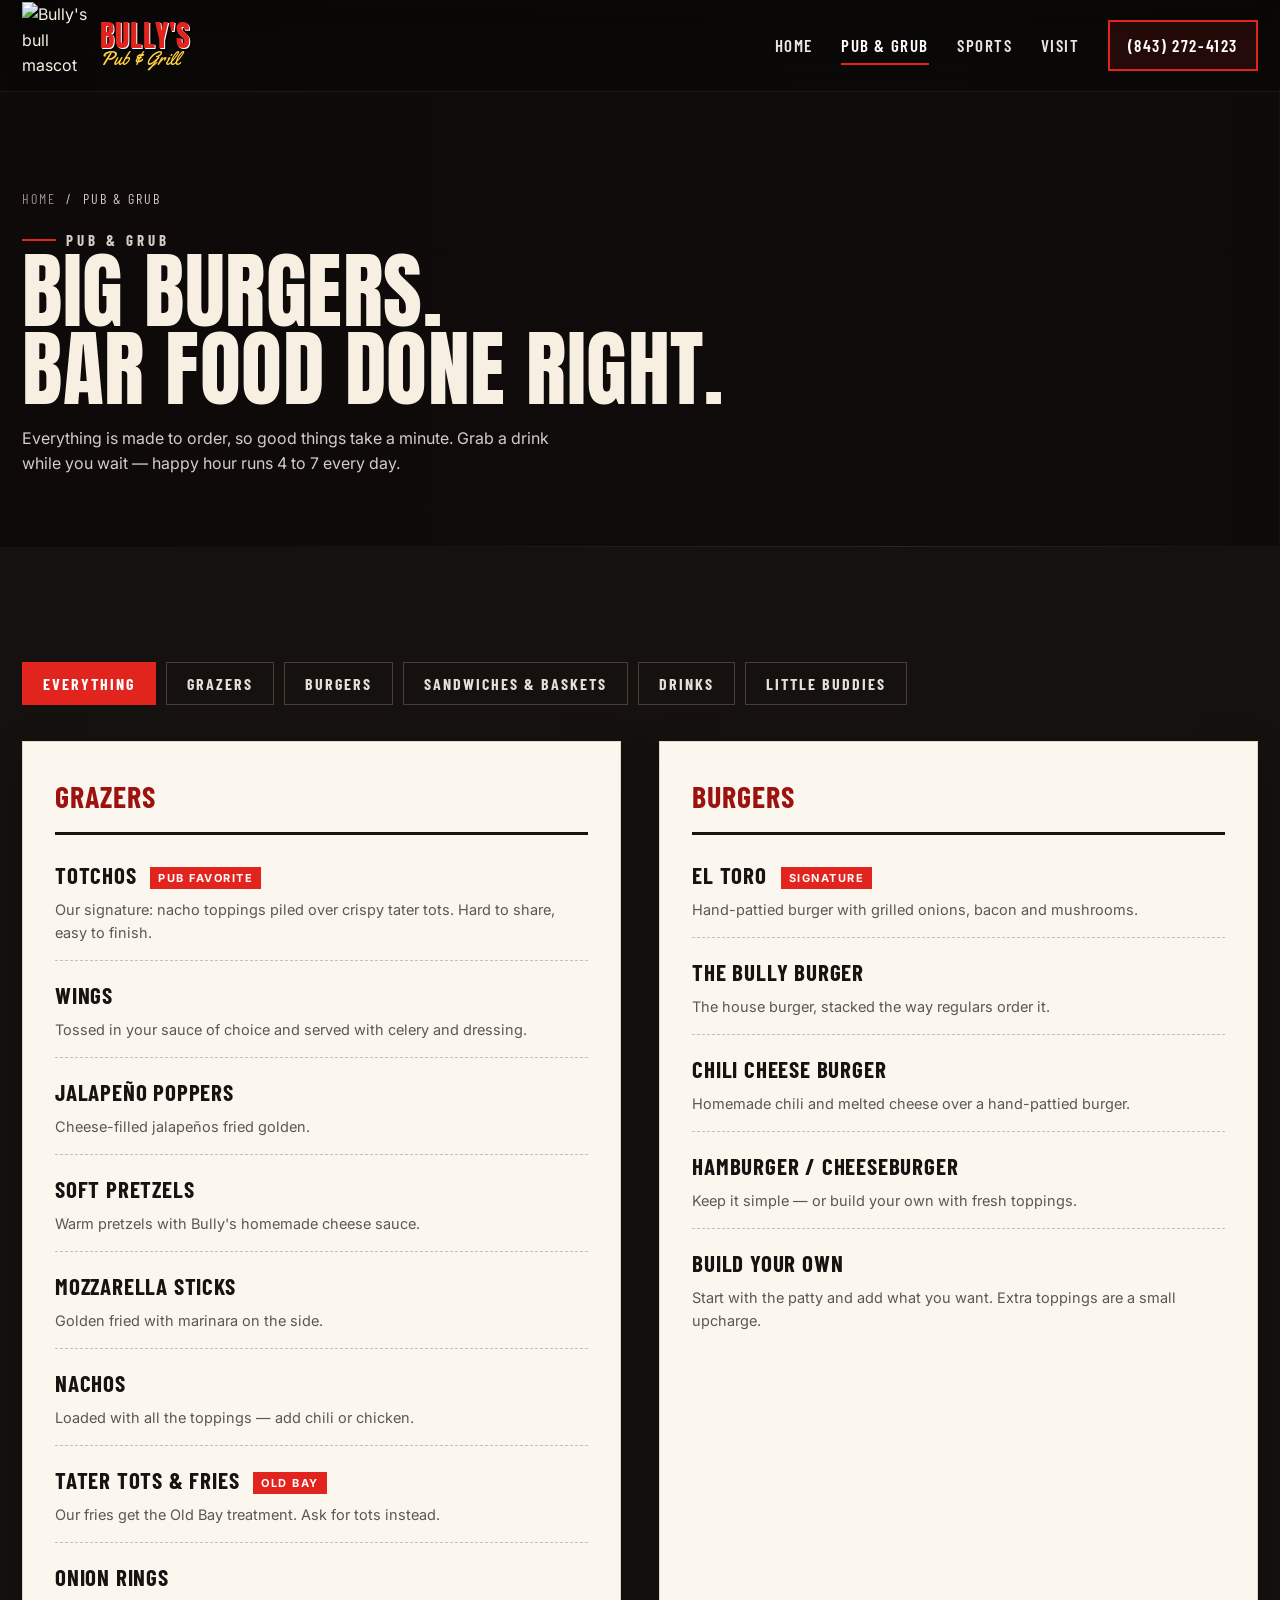
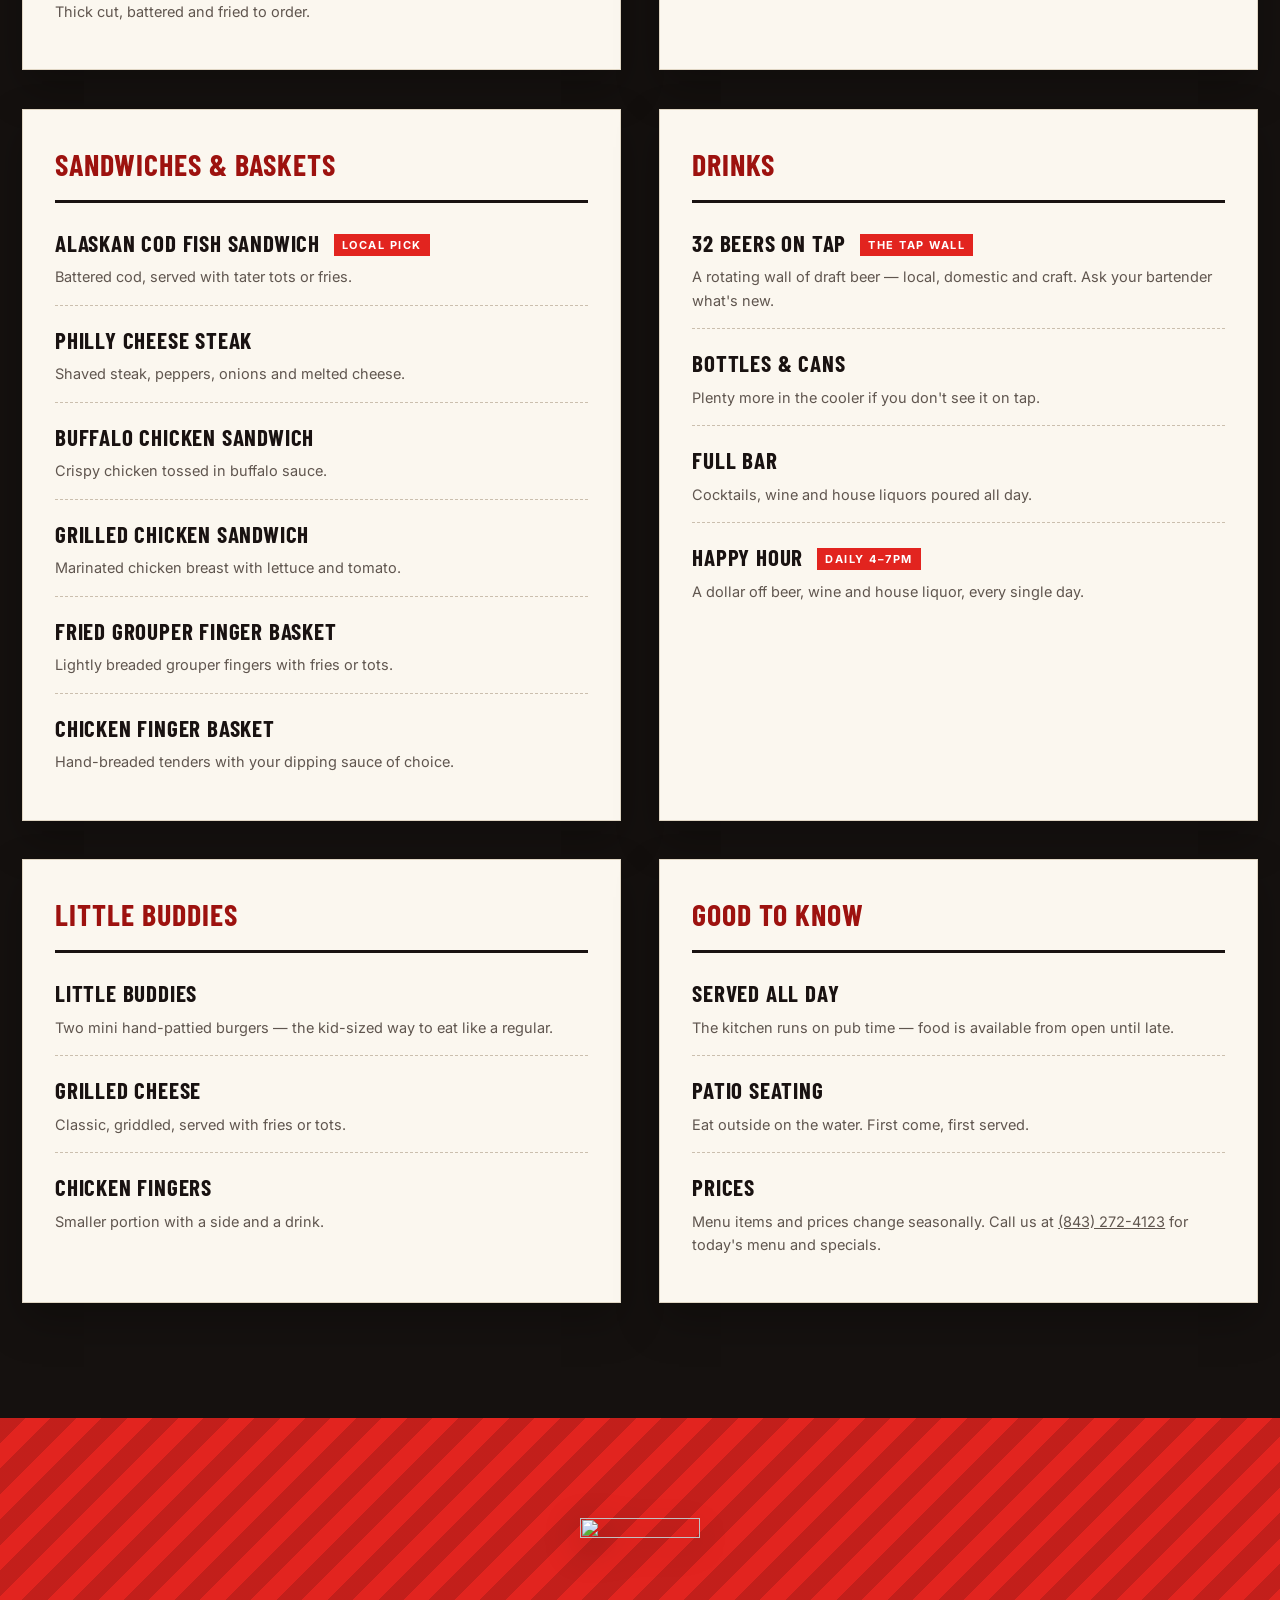
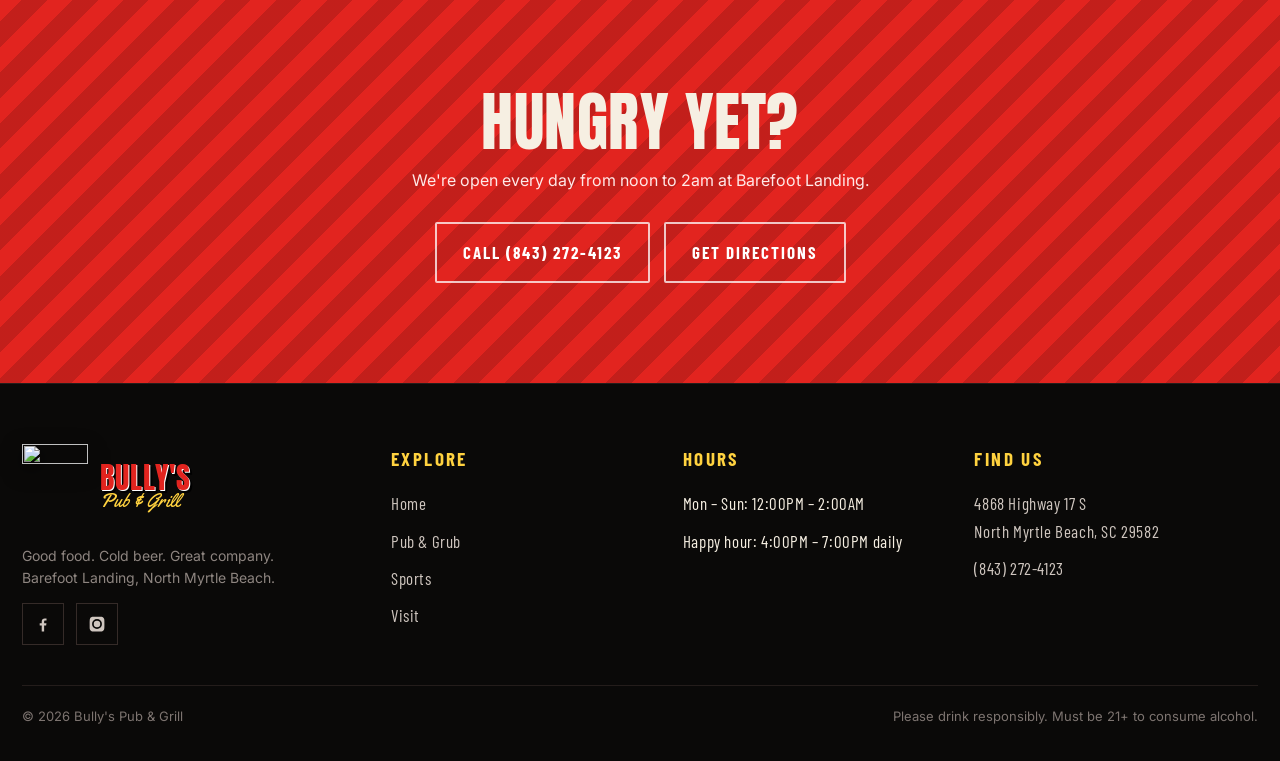
==== menu.html @ 1da8610e "Add files via upload" ====
<!doctype html>
<html lang="en">
<head>
<meta charset="utf-8">
<meta name="viewport" content="width=device-width,initial-scale=1">
<title>Pub & Grub Menu | Bully's Pub & Grill North Myrtle Beach</title>
<meta name="description" content="Burgers, totchos, wings, sandwiches and 32 beers on tap at Bully's Pub & Grill in North Myrtle Beach. Happy hour daily 4-7pm.">
<meta property="og:title" content="Pub & Grub Menu | Bully's Pub & Grill North Myrtle Beach">
<meta property="og:description" content="Burgers, totchos, wings, sandwiches and 32 beers on tap at Bully's Pub & Grill in North Myrtle Beach. Happy hour daily 4-7pm.">
<meta property="og:image" content="assets/bullys-hero-poster.jpg">
<link rel="icon" href="assets/favicon.png">
<link rel="preconnect" href="https://fonts.googleapis.com">
<link rel="preconnect" href="https://fonts.gstatic.com" crossorigin>
<link href="https://fonts.googleapis.com/css2?family=Anton&family=Barlow+Condensed:wght@500;600;700&family=Inter:wght@400;600;700&family=Yellowtail&display=swap" rel="stylesheet">
<link rel="stylesheet" href="styles.css">
</head>
<body>
<a class="skip-link" href="#main">Skip to content</a>

<header class="site-header" id="top">
  <div class="wrap">
    <a class="brand" href="index.html" aria-label="Bully's Pub &amp; Grill — home">
      <img src="assets/bullys-bull.png" alt="Bully's bull mascot" width="520" height="681">
      <span class="brand__text"><span class="brand__name">BULLY'S</span><span class="brand__sub">Pub &amp; Grill</span></span>
    </a>
    <button class="nav-toggle" aria-label="Menu" aria-expanded="false" aria-controls="primary-nav"><span></span><span></span><span></span></button>
    <nav class="nav" id="primary-nav" aria-label="Primary">
      <a href="index.html">Home</a>
      <a href="menu.html" aria-current="page">Pub &amp; Grub</a>
      <a href="sports.html">Sports</a>
      <a href="visit.html">Visit</a>
      <a class="nav__call" href="tel:+18432724123">(843) 272-4123</a>
    </nav>
  </div>
</header>

<main id="main">

  <section class="page-hero">
    <img src="assets/burger.jpg" alt="">
    <div class="wrap">
      <p class="crumbs"><a href="index.html">Home</a> &nbsp;/&nbsp; Pub &amp; Grub</p>
      <p class="eyebrow">Pub &amp; grub</p>
      <h1>BIG BURGERS.<br>BAR FOOD DONE RIGHT.</h1>
      <p>Everything is made to order, so good things take a minute. Grab a drink while you wait &mdash; happy hour runs 4 to 7 every day.</p>
    </div>
  </section>

  <section class="section section--panel">
    <div class="wrap">
      <div class="menu-filters" role="group" aria-label="Filter the menu">
        <button class="is-active" data-filter="all">Everything</button>
        <button data-filter="grazers">Grazers</button>
        <button data-filter="burgers">Burgers</button>
        <button data-filter="sandwiches">Sandwiches &amp; baskets</button>
        <button data-filter="drinks">Drinks</button>
        <button data-filter="kids">Little buddies</button>
      </div>

      <div class="menu-grid">

        <section class="menu-block reveal" id="grazers" data-cat="grazers">
          <h3>Grazers</h3>
          <div class="menu-item"><h4>Totchos <em>Pub favorite</em></h4><p>Our signature: nacho toppings piled over crispy tater tots. Hard to share, easy to finish.</p></div>
          <div class="menu-item"><h4>Wings</h4><p>Tossed in your sauce of choice and served with celery and dressing.</p></div>
          <div class="menu-item"><h4>Jalape&ntilde;o Poppers</h4><p>Cheese-filled jalape&ntilde;os fried golden.</p></div>
          <div class="menu-item"><h4>Soft Pretzels</h4><p>Warm pretzels with Bully's homemade cheese sauce.</p></div>
          <div class="menu-item"><h4>Mozzarella Sticks</h4><p>Golden fried with marinara on the side.</p></div>
          <div class="menu-item"><h4>Nachos</h4><p>Loaded with all the toppings &mdash; add chili or chicken.</p></div>
          <div class="menu-item"><h4>Tater Tots &amp; Fries <em>Old Bay</em></h4><p>Our fries get the Old Bay treatment. Ask for tots instead.</p></div>
          <div class="menu-item"><h4>Onion Rings</h4><p>Thick cut, battered and fried to order.</p></div>
        </section>

        <section class="menu-block reveal" id="burgers" data-cat="burgers">
          <h3>Burgers</h3>
          <div class="menu-item"><h4>El Toro <em>Signature</em></h4><p>Hand-pattied burger with grilled onions, bacon and mushrooms.</p></div>
          <div class="menu-item"><h4>The Bully Burger</h4><p>The house burger, stacked the way regulars order it.</p></div>
          <div class="menu-item"><h4>Chili Cheese Burger</h4><p>Homemade chili and melted cheese over a hand-pattied burger.</p></div>
          <div class="menu-item"><h4>Hamburger / Cheeseburger</h4><p>Keep it simple &mdash; or build your own with fresh toppings.</p></div>
          <div class="menu-item"><h4>Build Your Own</h4><p>Start with the patty and add what you want. Extra toppings are a small upcharge.</p></div>
        </section>

        <section class="menu-block reveal" id="sandwiches" data-cat="sandwiches">
          <h3>Sandwiches &amp; Baskets</h3>
          <div class="menu-item"><h4>Alaskan Cod Fish Sandwich <em>Local pick</em></h4><p>Battered cod, served with tater tots or fries.</p></div>
          <div class="menu-item"><h4>Philly Cheese Steak</h4><p>Shaved steak, peppers, onions and melted cheese.</p></div>
          <div class="menu-item"><h4>Buffalo Chicken Sandwich</h4><p>Crispy chicken tossed in buffalo sauce.</p></div>
          <div class="menu-item"><h4>Grilled Chicken Sandwich</h4><p>Marinated chicken breast with lettuce and tomato.</p></div>
          <div class="menu-item"><h4>Fried Grouper Finger Basket</h4><p>Lightly breaded grouper fingers with fries or tots.</p></div>
          <div class="menu-item"><h4>Chicken Finger Basket</h4><p>Hand-breaded tenders with your dipping sauce of choice.</p></div>
        </section>

        <section class="menu-block reveal" id="drinks" data-cat="drinks">
          <h3>Drinks</h3>
          <div class="menu-item"><h4>32 Beers On Tap <em>The tap wall</em></h4><p>A rotating wall of draft beer &mdash; local, domestic and craft. Ask your bartender what's new.</p></div>
          <div class="menu-item"><h4>Bottles &amp; Cans</h4><p>Plenty more in the cooler if you don't see it on tap.</p></div>
          <div class="menu-item"><h4>Full Bar</h4><p>Cocktails, wine and house liquors poured all day.</p></div>
          <div class="menu-item"><h4>Happy Hour <em>Daily 4&ndash;7PM</em></h4><p>A dollar off beer, wine and house liquor, every single day.</p></div>
        </section>

        <section class="menu-block reveal" id="kids" data-cat="kids">
          <h3>Little Buddies</h3>
          <div class="menu-item"><h4>Little Buddies</h4><p>Two mini hand-pattied burgers &mdash; the kid-sized way to eat like a regular.</p></div>
          <div class="menu-item"><h4>Grilled Cheese</h4><p>Classic, griddled, served with fries or tots.</p></div>
          <div class="menu-item"><h4>Chicken Fingers</h4><p>Smaller portion with a side and a drink.</p></div>
        </section>

        <section class="menu-block reveal" data-cat="all">
          <h3>Good To Know</h3>
          <div class="menu-item"><h4>Served all day</h4><p>The kitchen runs on pub time &mdash; food is available from open until late.</p></div>
          <div class="menu-item"><h4>Patio seating</h4><p>Eat outside on the water. First come, first served.</p></div>
          <div class="menu-item"><h4>Prices</h4><p>Menu items and prices change seasonally. Call us at <a href="tel:+18432724123">(843) 272-4123</a> for today's menu and specials.</p></div>
        </section>

      </div>
    </div>
  </section>

  <section class="cta">
    <div class="wrap">
      <img src="assets/bullys-bull.png" alt="" width="520" height="681">
      <h2>HUNGRY YET?</h2>
      <p>We're open every day from noon to 2am at Barefoot Landing.</p>
      <div class="hero__actions" style="justify-content:center">
        <a class="btn btn--ghost" href="tel:+18432724123">Call (843) 272-4123</a>
        <a class="btn btn--ghost" href="visit.html">Get directions</a>
      </div>
    </div>
  </section>

</main>

<footer class="site-footer">
  <div class="wrap">
    <div class="footer-grid">
      <div>
        <a class="brand" href="index.html">
          <img src="assets/bullys-bull-sm.png" alt="" width="180" height="236">
          <span class="brand__text"><span class="brand__name">BULLY'S</span><span class="brand__sub">Pub &amp; Grill</span></span>
        </a>
        <p>Good food. Cold beer. Great company.<br>Barefoot Landing, North Myrtle Beach.</p>
        <div class="socials">
          <a href="https://www.facebook.com/bullys.pub" target="_blank" rel="noopener" aria-label="Bully's on Facebook">
            <svg viewBox="0 0 24 24"><path d="M13.5 22v-8h2.7l.4-3.1h-3.1V8.9c0-.9.3-1.5 1.6-1.5h1.6V4.6c-.3 0-1.3-.1-2.4-.1-2.4 0-4 1.4-4 4.1v2.3H7.6V14h2.7v8h3.2z"/></svg>
          </a>
          <a href="https://www.instagram.com/" target="_blank" rel="noopener" aria-label="Bully's on Instagram">
            <svg viewBox="0 0 24 24"><path d="M12 2.2c3.2 0 3.6 0 4.9.1 1.2.1 1.8.2 2.2.4.6.2 1 .5 1.4.9.4.4.7.8.9 1.4.2.4.4 1 .4 2.2.1 1.3.1 1.7.1 4.9s0 3.6-.1 4.9c-.1 1.2-.2 1.8-.4 2.2-.2.6-.5 1-.9 1.4-.4.4-.8.7-1.4.9-.4.2-1 .4-2.2.4-1.3.1-1.7.1-4.9.1s-3.6 0-4.9-.1c-1.2-.1-1.8-.2-2.2-.4-.6-.2-1-.5-1.4-.9-.4-.4-.7-.8-.9-1.4-.2-.4-.4-1-.4-2.2C2.2 15.6 2.2 15.2 2.2 12s0-3.6.1-4.9c.1-1.2.2-1.8.4-2.2.2-.6.5-1 .9-1.4.4-.4.8-.7 1.4-.9.4-.2 1-.4 2.2-.4C8.4 2.2 8.8 2.2 12 2.2zm0 3.2A6.6 6.6 0 1 0 18.6 12 6.6 6.6 0 0 0 12 5.4zm0 10.9A4.3 4.3 0 1 1 16.3 12 4.3 4.3 0 0 1 12 16.3zm6.9-11a1.5 1.5 0 1 1-1.5-1.5 1.5 1.5 0 0 1 1.5 1.5z"/></svg>
          </a>
        </div>
      </div>
      <div>
        <h4>Explore</h4>
        <ul>
          <li><a href="index.html">Home</a></li>
          <li><a href="menu.html">Pub &amp; Grub</a></li>
          <li><a href="sports.html">Sports</a></li>
          <li><a href="visit.html">Visit</a></li>
        </ul>
      </div>
      <div>
        <h4>Hours</h4>
        <ul>
          <li>Mon &ndash; Sun: 12:00PM &ndash; 2:00AM</li>
          <li>Happy hour: 4:00PM &ndash; 7:00PM daily</li>
        </ul>
      </div>
      <div>
        <h4>Find us</h4>
        <ul>
          <li><a target="_blank" rel="noopener" href="https://www.google.com/maps/dir/?api=1&amp;destination=4868+Highway+17+S+North+Myrtle+Beach+SC+29582">4868 Highway 17 S<br>North Myrtle Beach, SC 29582</a></li>
          <li><a href="tel:+18432724123">(843) 272-4123</a></li>
        </ul>
      </div>
    </div>
    <div class="footer-bottom">
      <span>&copy; <span data-year></span> Bully's Pub &amp; Grill</span>
      <span>Please drink responsibly. Must be 21+ to consume alcohol.</span>
    </div>
  </div>
</footer>

<script src="script.js"></script>
</body>
</html>
---- styles.css ----
/* ==========================================================================
   Bully's Pub & Grill — redesign stylesheet
   ========================================================================== */

:root{
  --red:#e2241f;
  --red-dark:#9d120f;
  --gold:#ffd23f;
  --cream:#f6efe2;
  --ink:#0b0a09;
  --panel:#15110f;
  --panel-2:#1d1715;
  --line:#352b26;
  --muted:#b6aaa2;
  --shadow:0 24px 60px rgba(0,0,0,.45);
  --head:'Anton',Impact,'Arial Narrow',sans-serif;
  --cond:'Barlow Condensed',Arial,sans-serif;
  --body:'Inter',system-ui,Segoe UI,Arial,sans-serif;
  --script:'Yellowtail',cursive;
}

*,*::before,*::after{box-sizing:border-box}
html{scroll-behavior:smooth}
body{
  margin:0;background:var(--ink);color:var(--cream);
  font-family:var(--body);line-height:1.6;overflow-x:hidden;
  -webkit-font-smoothing:antialiased;
}
img{max-width:100%;height:auto;display:block}
a{color:inherit}
h1,h2,h3{margin:0;text-transform:uppercase;letter-spacing:.5px}
h1,h2{font-family:var(--head);line-height:.92;font-weight:400}
h3{font-family:var(--cond);font-weight:700;letter-spacing:1px}
.wrap{width:min(1240px,100% - 44px);margin-inline:auto}
.skip-link{position:fixed;left:14px;top:-60px;z-index:999;background:#fff;color:#000;padding:10px 16px;border-radius:4px}
.skip-link:focus{top:14px}

/* ---------- buttons ---------- */
.btn{
  display:inline-flex;align-items:center;gap:10px;
  padding:15px 26px;text-decoration:none;border:2px solid transparent;
  font-family:var(--cond);font-weight:700;font-size:17px;letter-spacing:2px;
  text-transform:uppercase;transition:.22s ease;border-radius:2px;
}
.btn svg{width:16px;height:16px;flex:none}
.btn--primary{background:var(--red);color:#fff;box-shadow:0 10px 26px rgba(226,36,31,.3)}
.btn--primary:hover{background:#ff3a33;transform:translateY(-2px)}
.btn--ghost{border-color:rgba(255,255,255,.4);color:#fff}
.btn--ghost:hover{border-color:#fff;background:rgba(255,255,255,.08);transform:translateY(-2px)}
.btn--dark{border-color:#221c1a;color:#191312}
.btn--dark:hover{background:#191312;color:#fff;transform:translateY(-2px)}

/* ---------- header ---------- */
.site-header{
  position:fixed;inset:0 0 auto;z-index:60;height:92px;
  display:flex;align-items:center;
  background:linear-gradient(180deg,rgba(8,7,6,.92),rgba(8,7,6,.55));
  border-bottom:1px solid rgba(255,255,255,.08);
  backdrop-filter:blur(10px);transition:.3s;
}
.site-header.is-stuck{height:74px;background:rgba(8,7,6,.97)}
.site-header .wrap{display:flex;align-items:center;justify-content:space-between;gap:20px}
.brand{display:flex;align-items:center;gap:12px;text-decoration:none}
.brand img{width:66px;height:auto;filter:drop-shadow(0 6px 10px rgba(0,0,0,.6));transition:.3s}
.site-header.is-stuck .brand img{width:54px}
.brand__text{display:flex;flex-direction:column;line-height:.8}
.brand__name{font-family:var(--head);font-size:30px;color:var(--red);letter-spacing:1px;
  text-shadow:1px 1px 0 #fff,3px 3px 0 #000}
.brand__sub{font-family:var(--script);font-size:19px;color:var(--gold);margin-top:4px}
.nav{display:flex;align-items:center;gap:28px}
.nav a{font-family:var(--cond);font-weight:600;font-size:17px;letter-spacing:1.6px;
  text-transform:uppercase;text-decoration:none;color:#ece5df;position:relative;padding:6px 0}
.nav a::after{content:"";position:absolute;left:0;right:100%;bottom:0;height:2px;background:var(--red);transition:right .25s}
.nav a:hover::after,.nav a[aria-current="page"]::after{right:0}
.nav a[aria-current="page"]{color:#fff}
.nav .nav__call{border:2px solid var(--red);padding:10px 18px;color:#fff;background:rgba(226,36,31,.12)}
.nav .nav__call::after{display:none}
.nav .nav__call:hover{background:var(--red)}
.nav-toggle{display:none;background:none;border:0;padding:10px;cursor:pointer}
.nav-toggle span{display:block;width:28px;height:2px;background:#fff;margin:6px 0;transition:.25s}
.nav-toggle[aria-expanded="true"] span:nth-child(1){transform:translateY(8px) rotate(45deg)}
.nav-toggle[aria-expanded="true"] span:nth-child(2){opacity:0}
.nav-toggle[aria-expanded="true"] span:nth-child(3){transform:translateY(-8px) rotate(-45deg)}

/* ---------- hero ---------- */
.hero{position:relative;min-height:100svh;display:flex;align-items:center;
  padding:150px 0 110px;overflow:hidden;isolation:isolate}
.hero__video{position:absolute;inset:0;width:100%;height:100%;object-fit:cover;z-index:-3;
  filter:saturate(1.05)}
.hero__scrim{position:absolute;inset:0;z-index:-2;
  background:
    linear-gradient(90deg,rgba(6,5,5,.94) 0%,rgba(6,5,5,.82) 42%,rgba(6,5,5,.35) 75%,rgba(6,5,5,.6) 100%),
    linear-gradient(180deg,rgba(6,5,5,.75) 0%,transparent 35%,rgba(6,5,5,.9) 100%)}
.hero__grid{position:absolute;inset:0;z-index:-1;opacity:.25;
  background-image:repeating-linear-gradient(0deg,rgba(255,255,255,.05) 0 1px,transparent 1px 4px)}
.hero__inner{display:grid;grid-template-columns:minmax(0,1.1fr) minmax(0,.9fr);gap:40px;align-items:center}
.eyebrow{display:inline-flex;align-items:center;gap:10px;margin:0 0 20px;
  font-family:var(--cond);font-weight:700;font-size:15px;letter-spacing:4px;text-transform:uppercase;color:var(--gold)}
.eyebrow::before{content:"";width:34px;height:2px;background:var(--red)}
.hero h1{font-size:clamp(52px,7.4vw,108px)}
.hero h1 .red{color:var(--red);text-shadow:0 6px 30px rgba(226,36,31,.35)}
.hero__script{display:block;font-family:var(--script);font-size:clamp(30px,3.6vw,52px);
  text-transform:none;color:#fff;margin-top:14px;letter-spacing:0}
.hero__copy{max-width:520px;color:#ddd4cd;font-size:18px;margin:24px 0 32px}
.hero__actions{display:flex;flex-wrap:wrap;gap:14px}
.hero__badges{display:flex;flex-wrap:wrap;gap:10px;margin-top:34px}
.chip{display:inline-flex;align-items:center;gap:8px;padding:9px 15px;border:1px solid rgba(255,255,255,.22);
  border-radius:100px;font-family:var(--cond);font-weight:600;letter-spacing:1.4px;font-size:14px;
  text-transform:uppercase;background:rgba(255,255,255,.05);color:#f1eae4}
.chip b{color:var(--gold);font-weight:700}

.hero__card{justify-self:end;width:min(390px,100%);background:rgba(13,10,9,.86);
  border:1px solid rgba(255,255,255,.12);box-shadow:var(--shadow);backdrop-filter:blur(6px)}
.hero__card-head{background:var(--red);padding:16px 22px;display:flex;align-items:center;gap:12px}
.hero__card-head img{width:46px}
.hero__card-head span{font-family:var(--head);font-size:23px}
.hero__card-body{padding:22px}
.hero__row{display:flex;justify-content:space-between;align-items:baseline;gap:14px;
  padding:13px 0;border-bottom:1px dashed rgba(255,255,255,.16)}
.hero__row:last-of-type{border-bottom:0}
.hero__row dt{font-family:var(--cond);font-weight:700;letter-spacing:1.6px;text-transform:uppercase;color:#cdc2bb;font-size:15px}
.hero__row dd{margin:0;font-family:var(--cond);font-weight:700;font-size:20px;color:#fff}
.hero__row dd.hot{color:var(--gold)}
.hero__note{margin:16px 0 0;font-size:13px;color:var(--muted)}
.scroll-hint{position:absolute;left:50%;bottom:28px;transform:translateX(-50%);z-index:2;
  font-family:var(--cond);letter-spacing:3px;font-size:12px;color:#b4aaa3;text-decoration:none;text-align:center}
.scroll-hint i{display:block;width:1px;height:42px;background:linear-gradient(var(--red),transparent);margin:8px auto 0}

/* ---------- hours / happy hour strip ---------- */
.strip{background:var(--red);position:relative;z-index:3}
.strip .wrap{display:grid;grid-template-columns:repeat(3,1fr);gap:0}
.strip__item{padding:26px 24px;display:flex;flex-direction:column;gap:4px;border-right:1px solid rgba(0,0,0,.18)}
.strip__item:last-child{border-right:0}
.strip__item span{font-family:var(--cond);font-weight:700;font-size:14px;letter-spacing:3px;text-transform:uppercase;color:#4d0806}
.strip__item strong,.strip__item a{font-family:var(--head);font-size:26px;color:#fff;text-decoration:none;letter-spacing:.5px}
.strip__item a:hover{color:var(--gold)}

/* ---------- generic section ---------- */
.section{padding:clamp(70px,9vw,120px) 0}
.section--panel{background:var(--panel)}
.section--cream{background:var(--cream);color:#181211}
.section__head{display:flex;align-items:flex-end;justify-content:space-between;gap:30px;margin-bottom:46px}
.section__head h2{font-size:clamp(42px,5.4vw,78px)}
.section__head p{margin:14px 0 0;max-width:540px;color:var(--muted)}
.section--cream .section__head p{color:#574d47}
.section--cream .eyebrow{color:var(--red-dark)}

/* ---------- sports ---------- */
.sports{position:relative;background:#120e0d;overflow:hidden}
.sports::before{content:"";position:absolute;inset:0;opacity:.18;
  background:url('assets/pub.jpg') center/cover;filter:grayscale(.3)}
.sports::after{content:"";position:absolute;inset:0;
  background:linear-gradient(90deg,#120e0d 10%,rgba(18,14,13,.86) 60%,rgba(18,14,13,.95))}
.sports .wrap{position:relative;z-index:2}
.packs{display:grid;grid-template-columns:repeat(4,1fr);gap:16px;margin-top:10px}
.pack{position:relative;padding:28px 22px 24px;background:linear-gradient(170deg,#1e1715,#141010);
  border:1px solid var(--line);border-radius:3px;transition:.25s;overflow:hidden}
.pack::before{content:"";position:absolute;inset:0 0 auto;height:4px;background:var(--red)}
.pack:nth-child(2)::before{background:var(--gold)}
.pack:nth-child(3)::before{background:#2f7dd1}
.pack:nth-child(4)::before{background:#e2e2e2}
.pack:hover{transform:translateY(-6px);border-color:#5d4741}
.pack__league{font-family:var(--head);font-size:30px;color:#fff;line-height:1}
.pack__name{font-family:var(--cond);font-weight:700;font-size:19px;letter-spacing:1.6px;
  text-transform:uppercase;color:var(--gold);margin-top:8px}
.pack p{margin:12px 0 0;font-size:14px;color:var(--muted)}
.sports__note{margin-top:26px;font-size:13px;color:#8c827c;max-width:720px}

/* ---------- feature cards ---------- */
.cards{display:grid;grid-template-columns:repeat(3,1fr);gap:20px}
.card{position:relative;min-height:420px;display:flex;flex-direction:column;justify-content:flex-end;
  padding:30px;color:#fff;text-decoration:none;overflow:hidden;border:1px solid var(--line);isolation:isolate}
.card img{position:absolute;inset:0;width:100%;height:100%;object-fit:cover;z-index:-2;transition:transform .7s ease}
.card::after{content:"";position:absolute;inset:0;z-index:-1;
  background:linear-gradient(180deg,rgba(10,8,7,.15) 0%,rgba(10,8,7,.78) 62%,rgba(10,8,7,.95) 100%)}
.card:hover img{transform:scale(1.07)}
.card__tag{position:absolute;top:22px;left:22px;background:var(--red);padding:7px 13px;
  font-family:var(--cond);font-weight:700;letter-spacing:2px;font-size:13px;text-transform:uppercase}
.card h3{font-size:32px;margin-bottom:10px}
.card p{margin:0;color:#d8cfc8;font-size:15px}
.card__link{margin-top:18px;font-family:var(--cond);font-weight:700;letter-spacing:2px;
  text-transform:uppercase;color:var(--gold);font-size:15px}

/* ---------- split / about ---------- */
.split{display:grid;grid-template-columns:1fr 1fr;gap:clamp(30px,5vw,70px);align-items:center}
.split__media{position:relative}
.split__media img{width:100%;height:100%;object-fit:cover;max-height:520px;border:1px solid var(--line)}
.split__badge{position:absolute;right:-18px;bottom:-18px;width:150px;height:150px;border-radius:50%;
  background:var(--red);display:grid;place-items:center;text-align:center;line-height:1;
  font-family:var(--head);font-size:19px;color:#fff;box-shadow:var(--shadow);padding:14px}
.split h2{font-size:clamp(40px,5vw,70px)}
.split p{color:var(--muted)}
.section--cream .split p{color:#564c46}
.ticks{list-style:none;padding:0;margin:26px 0 30px;display:grid;grid-template-columns:1fr 1fr;gap:10px 20px}
.ticks li{display:flex;gap:10px;align-items:flex-start;font-family:var(--cond);font-weight:600;
  font-size:18px;letter-spacing:.6px;text-transform:uppercase}
.ticks li::before{content:"";flex:none;width:9px;height:9px;margin-top:8px;background:var(--red);transform:rotate(45deg)}

/* ---------- menu page ---------- */
.menu-grid{display:grid;grid-template-columns:repeat(2,1fr);gap:clamp(24px,3vw,44px)}
.menu-block{background:#fbf7ef;color:#191211;border:1px solid #e0d6c4;padding:30px 32px;
  box-shadow:0 18px 40px rgba(0,0,0,.25)}
.menu-block h3{font-size:30px;color:var(--red-dark);border-bottom:3px solid #191211;padding-bottom:12px;margin-bottom:6px}
.menu-item{padding:16px 0;border-bottom:1px dashed #cbbfae}
.menu-item:last-child{border-bottom:0}
.menu-item h4{margin:0;font-family:var(--cond);font-weight:700;font-size:23px;letter-spacing:.8px;text-transform:uppercase}
.menu-item h4 em{font-style:normal;background:var(--red);color:#fff;font-size:11px;letter-spacing:1.5px;
  padding:4px 8px;margin-left:8px;vertical-align:middle;font-family:var(--body);font-weight:700}
.menu-item p{margin:4px 0 0;font-size:14.5px;color:#60564f}
.menu-filters{display:flex;flex-wrap:wrap;gap:10px;margin:0 0 36px}
.menu-filters button{background:transparent;border:1px solid #4a3c38;color:#e7ded8;cursor:pointer;
  padding:11px 20px;font-family:var(--cond);font-weight:700;font-size:16px;letter-spacing:2px;text-transform:uppercase;transition:.2s}
.menu-filters button:hover{border-color:#fff}
.menu-filters button.is-active{background:var(--red);border-color:var(--red);color:#fff}
.is-hidden{display:none !important}

/* ---------- page hero (inner pages) ---------- */
.page-hero{position:relative;padding:170px 0 70px;background:#140f0e;overflow:hidden;isolation:isolate}
.page-hero img{position:absolute;inset:0;width:100%;height:100%;object-fit:cover;z-index:-2;opacity:.42}
.page-hero::after{content:"";position:absolute;inset:0;z-index:-1;
  background:linear-gradient(90deg,#0d0a09 12%,rgba(13,10,9,.65) 70%,rgba(13,10,9,.9))}
.page-hero h1{font-size:clamp(44px,6.6vw,88px)}
.page-hero p{max-width:560px;color:#d6ccc5;margin:18px 0 0}
.crumbs{font-family:var(--cond);letter-spacing:2px;text-transform:uppercase;font-size:14px;color:#9a8f88;margin-bottom:18px}
.crumbs a{color:#9a8f88;text-decoration:none}
.crumbs a:hover{color:var(--gold)}

/* ---------- visit ---------- */
.visit-grid{display:grid;grid-template-columns:.95fr 1.05fr;gap:clamp(26px,4vw,56px);align-items:stretch}
.info-card{background:var(--panel-2);border:1px solid var(--line);padding:34px}
.info-card h3{font-size:26px;color:var(--gold);margin-bottom:12px}
.info-card address{font-style:normal;font-family:var(--cond);font-size:22px;line-height:1.45}
.info-card dl{margin:0;display:grid;grid-template-columns:auto 1fr;gap:10px 18px;align-items:baseline}
.info-card dt{font-family:var(--cond);font-weight:700;letter-spacing:1.6px;text-transform:uppercase;color:#a99e97;font-size:14px}
.info-card dd{margin:0;font-family:var(--cond);font-weight:700;font-size:19px}
.map-wrap{position:relative;min-height:460px;border:1px solid var(--line);background:#191312;overflow:hidden}
.map-fallback{position:absolute;inset:0;display:grid;place-content:center;justify-items:center;gap:12px;text-align:center;padding:30px;color:#cfc5be}
.map-fallback img{width:84px}
.map-fallback p{margin:0;font-family:var(--cond);font-size:19px;letter-spacing:1px;text-transform:uppercase}
.map-wrap .map-frame{position:relative;z-index:2;height:100%;min-height:460px}
.map-frame{min-height:460px;border:1px solid var(--line);filter:grayscale(.25) contrast(1.05);width:100%}
.hours-table{width:100%;border-collapse:collapse;margin-top:8px}
.hours-table th,.hours-table td{text-align:left;padding:11px 0;border-bottom:1px solid rgba(255,255,255,.1);
  font-family:var(--cond);font-size:18px;letter-spacing:.5px}
.hours-table th{color:#b7aca5;font-weight:600;text-transform:uppercase}
.hours-table td{text-align:right;font-weight:700}

/* ---------- CTA band ---------- */
.cta{position:relative;padding:clamp(60px,8vw,100px) 0;background:var(--red);overflow:hidden;text-align:center}
.cta::before{content:"";position:absolute;inset:0;opacity:.14;
  background-image:repeating-linear-gradient(135deg,#000 0 18px,transparent 18px 36px)}
.cta .wrap{position:relative}
.cta img{width:120px;margin:0 auto 18px;filter:drop-shadow(0 10px 18px rgba(0,0,0,.4))}
.cta h2{font-size:clamp(38px,5vw,70px)}
.cta p{max-width:560px;margin:16px auto 28px;color:#ffe9e8}
.cta .btn--ghost{border-color:rgba(255,255,255,.75)}

/* ---------- footer ---------- */
.site-footer{background:#0a0908;border-top:1px solid #241d1b;padding:60px 0 34px}
.footer-grid{display:grid;grid-template-columns:1.3fr 1fr 1fr 1.1fr;gap:34px}
.site-footer h4{font-family:var(--cond);font-size:19px;letter-spacing:2.4px;text-transform:uppercase;
  color:var(--gold);margin:0 0 16px}
.site-footer a{color:#cfc6bf;text-decoration:none}
.site-footer a:hover{color:#fff}
.site-footer ul{list-style:none;margin:0;padding:0;display:grid;gap:10px;font-family:var(--cond);font-size:17px;letter-spacing:.6px}
.site-footer p{color:#8e8580;font-size:14px}
.footer-bottom{margin-top:40px;padding-top:20px;border-top:1px solid #241d1b;display:flex;
  justify-content:space-between;gap:16px;flex-wrap:wrap;font-size:13px;color:#7d7470}
.socials{display:flex;gap:12px;margin-top:14px}
.socials a{width:42px;height:42px;border:1px solid #352b28;display:grid;place-items:center;transition:.2s}
.socials a:hover{background:var(--red);border-color:var(--red)}
.socials svg{width:18px;height:18px;fill:currentColor}

/* ---------- reveal ---------- */
.reveal{opacity:0;transform:translateY(26px);transition:opacity .7s ease,transform .7s ease}
.reveal.is-visible{opacity:1;transform:none}

/* ---------- responsive ---------- */
@media (max-width:1080px){
  .packs{grid-template-columns:repeat(2,1fr)}
  .cards{grid-template-columns:1fr 1fr}
  .footer-grid{grid-template-columns:1fr 1fr}
}
@media (max-width:900px){
  .site-header{height:76px}
  .nav-toggle{display:block;z-index:70}
  .nav{position:fixed;inset:76px 0 auto;flex-direction:column;align-items:stretch;gap:0;
    background:#0c0a09;border-bottom:1px solid #241d1b;padding:14px 22px 26px;
    transform:translateY(-120%);transition:transform .3s ease;max-height:calc(100svh - 76px);overflow:auto}
  .nav.is-open{transform:none}
  .nav a{padding:15px 0;border-bottom:1px solid #1e1917;font-size:20px}
  .nav .nav__call{margin-top:16px;text-align:center;border-bottom:0}
  .hero{padding:120px 0 90px;min-height:auto}
  .hero__inner{grid-template-columns:1fr;gap:34px}
  .hero__card{justify-self:stretch;width:100%}
  .scroll-hint{display:none}
  .strip .wrap{grid-template-columns:1fr}
  .strip__item{border-right:0;border-bottom:1px solid rgba(0,0,0,.18);flex-direction:row;
    justify-content:space-between;align-items:center;padding:18px 4px}
  .section__head{display:block}
  .section__head .btn{margin-top:22px}
  .cards,.menu-grid,.split,.visit-grid{grid-template-columns:1fr}
  .split__media img{max-height:340px}
  .split__badge{width:118px;height:118px;font-size:15px;right:10px;bottom:-14px}
  .ticks{grid-template-columns:1fr}
  .card{min-height:330px}
  .footer-grid{grid-template-columns:1fr}
  .map-wrap{position:relative;min-height:460px;border:1px solid var(--line);background:#191312;overflow:hidden}
.map-fallback{position:absolute;inset:0;display:grid;place-content:center;justify-items:center;gap:12px;text-align:center;padding:30px;color:#cfc5be}
.map-fallback img{width:84px}
.map-fallback p{margin:0;font-family:var(--cond);font-size:19px;letter-spacing:1px;text-transform:uppercase}
.map-wrap .map-frame{position:relative;z-index:2;height:100%;min-height:460px}
.map-wrap,.map-wrap .map-frame{min-height:320px}
}
@media (max-width:420px){
  .brand img{width:52px}
  .brand__name{font-size:24px}
  .brand__sub{font-size:15px}
  .btn{width:100%;justify-content:center}
}
@media (prefers-reduced-motion:reduce){
  html{scroll-behavior:auto}
  .reveal{opacity:1;transform:none;transition:none}
  .card img,.pack,.btn{transition:none}
}
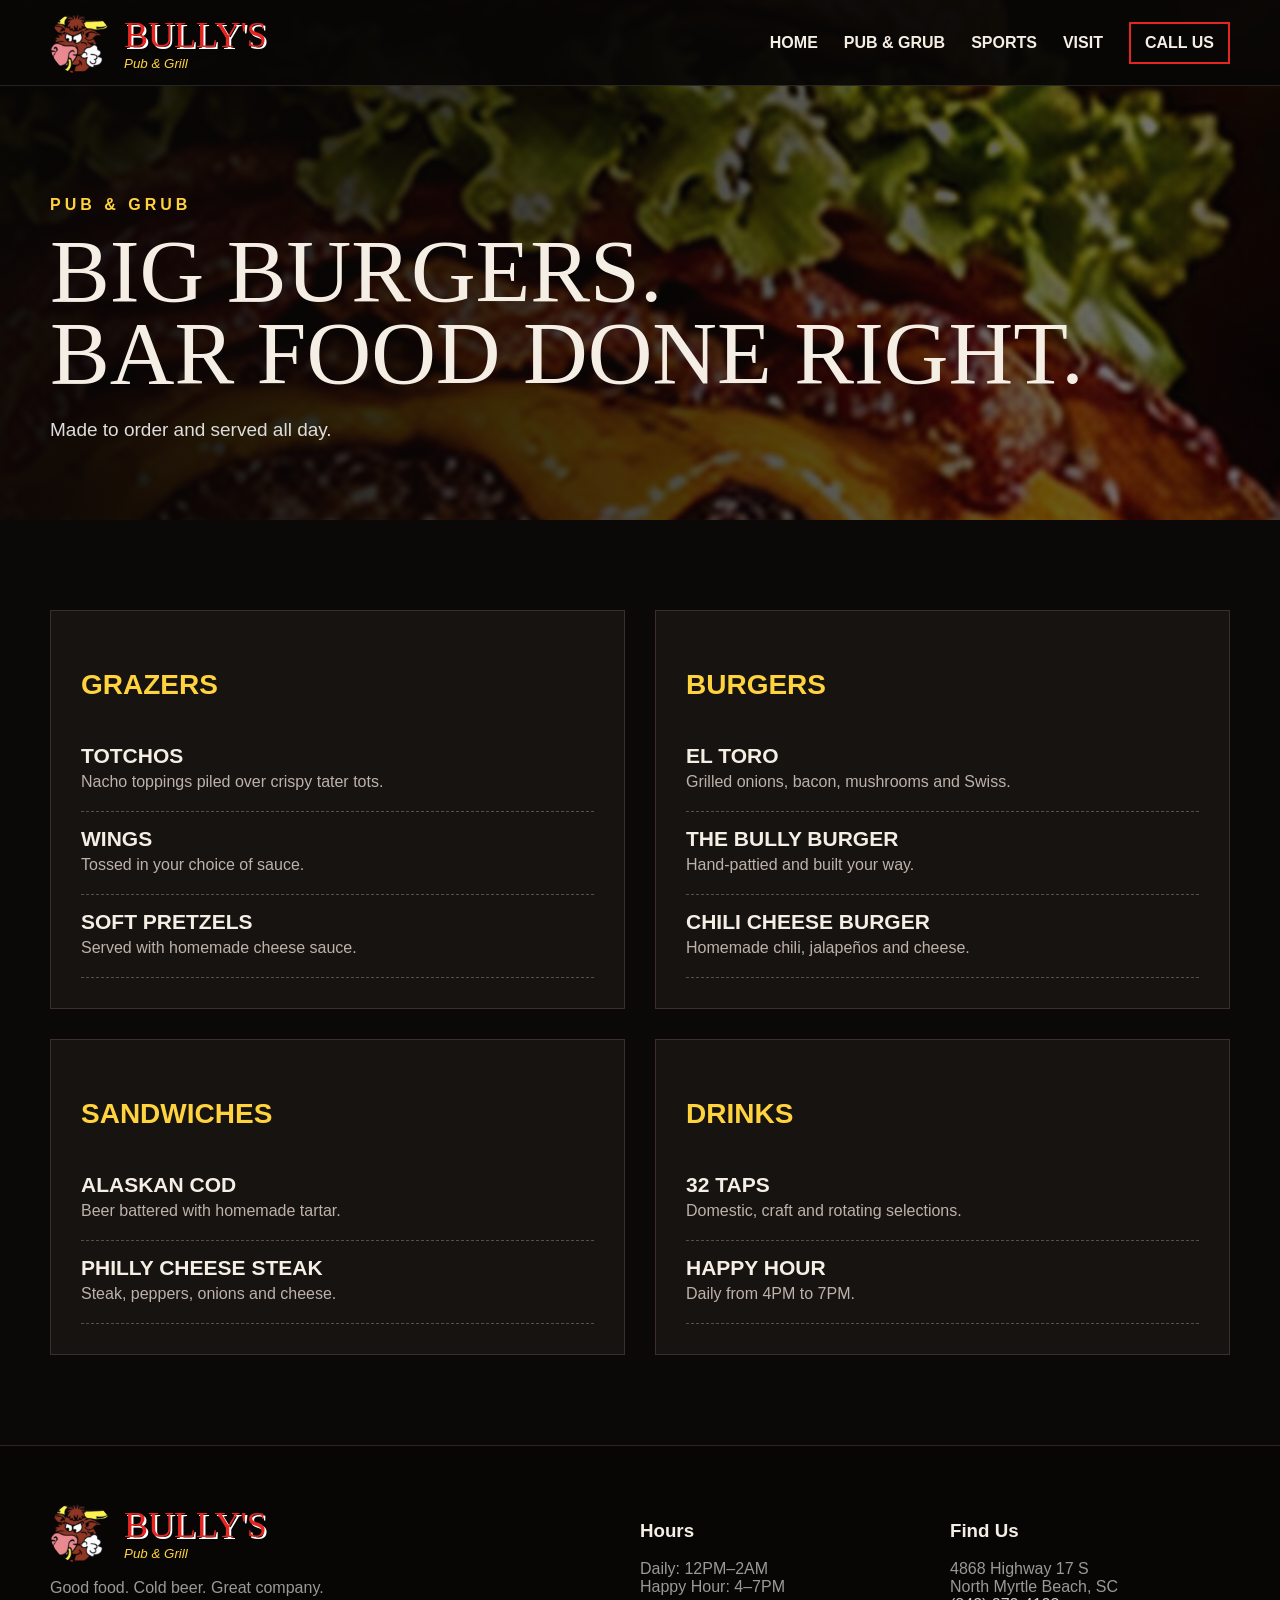
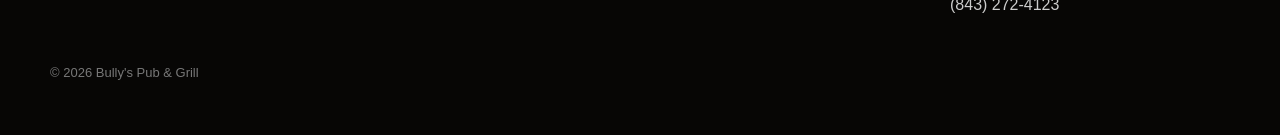
==== commit 35fb56f0: "Add files via upload" ====
--- a/menu.html
+++ b/menu.html
@@ -1,184 +1 @@
-<!doctype html>
-<html lang="en">
-<head>
-<meta charset="utf-8">
-<meta name="viewport" content="width=device-width,initial-scale=1">
-<title>Pub & Grub Menu | Bully's Pub & Grill North Myrtle Beach</title>
-<meta name="description" content="Burgers, totchos, wings, sandwiches and 32 beers on tap at Bully's Pub & Grill in North Myrtle Beach. Happy hour daily 4-7pm.">
-<meta property="og:title" content="Pub & Grub Menu | Bully's Pub & Grill North Myrtle Beach">
-<meta property="og:description" content="Burgers, totchos, wings, sandwiches and 32 beers on tap at Bully's Pub & Grill in North Myrtle Beach. Happy hour daily 4-7pm.">
-<meta property="og:image" content="assets/bullys-hero-poster.jpg">
-<link rel="icon" href="assets/favicon.png">
-<link rel="preconnect" href="https://fonts.googleapis.com">
-<link rel="preconnect" href="https://fonts.gstatic.com" crossorigin>
-<link href="https://fonts.googleapis.com/css2?family=Anton&family=Barlow+Condensed:wght@500;600;700&family=Inter:wght@400;600;700&family=Yellowtail&display=swap" rel="stylesheet">
-<link rel="stylesheet" href="styles.css">
-</head>
-<body>
-<a class="skip-link" href="#main">Skip to content</a>
-
-<header class="site-header" id="top">
-  <div class="wrap">
-    <a class="brand" href="index.html" aria-label="Bully's Pub &amp; Grill — home">
-      <img src="assets/bullys-bull.png" alt="Bully's bull mascot" width="520" height="681">
-      <span class="brand__text"><span class="brand__name">BULLY'S</span><span class="brand__sub">Pub &amp; Grill</span></span>
-    </a>
-    <button class="nav-toggle" aria-label="Menu" aria-expanded="false" aria-controls="primary-nav"><span></span><span></span><span></span></button>
-    <nav class="nav" id="primary-nav" aria-label="Primary">
-      <a href="index.html">Home</a>
-      <a href="menu.html" aria-current="page">Pub &amp; Grub</a>
-      <a href="sports.html">Sports</a>
-      <a href="visit.html">Visit</a>
-      <a class="nav__call" href="tel:+18432724123">(843) 272-4123</a>
-    </nav>
-  </div>
-</header>
-
-<main id="main">
-
-  <section class="page-hero">
-    <img src="assets/burger.jpg" alt="">
-    <div class="wrap">
-      <p class="crumbs"><a href="index.html">Home</a> &nbsp;/&nbsp; Pub &amp; Grub</p>
-      <p class="eyebrow">Pub &amp; grub</p>
-      <h1>BIG BURGERS.<br>BAR FOOD DONE RIGHT.</h1>
-      <p>Everything is made to order, so good things take a minute. Grab a drink while you wait &mdash; happy hour runs 4 to 7 every day.</p>
-    </div>
-  </section>
-
-  <section class="section section--panel">
-    <div class="wrap">
-      <div class="menu-filters" role="group" aria-label="Filter the menu">
-        <button class="is-active" data-filter="all">Everything</button>
-        <button data-filter="grazers">Grazers</button>
-        <button data-filter="burgers">Burgers</button>
-        <button data-filter="sandwiches">Sandwiches &amp; baskets</button>
-        <button data-filter="drinks">Drinks</button>
-        <button data-filter="kids">Little buddies</button>
-      </div>
-
-      <div class="menu-grid">
-
-        <section class="menu-block reveal" id="grazers" data-cat="grazers">
-          <h3>Grazers</h3>
-          <div class="menu-item"><h4>Totchos <em>Pub favorite</em></h4><p>Our signature: nacho toppings piled over crispy tater tots. Hard to share, easy to finish.</p></div>
-          <div class="menu-item"><h4>Wings</h4><p>Tossed in your sauce of choice and served with celery and dressing.</p></div>
-          <div class="menu-item"><h4>Jalape&ntilde;o Poppers</h4><p>Cheese-filled jalape&ntilde;os fried golden.</p></div>
-          <div class="menu-item"><h4>Soft Pretzels</h4><p>Warm pretzels with Bully's homemade cheese sauce.</p></div>
-          <div class="menu-item"><h4>Mozzarella Sticks</h4><p>Golden fried with marinara on the side.</p></div>
-          <div class="menu-item"><h4>Nachos</h4><p>Loaded with all the toppings &mdash; add chili or chicken.</p></div>
-          <div class="menu-item"><h4>Tater Tots &amp; Fries <em>Old Bay</em></h4><p>Our fries get the Old Bay treatment. Ask for tots instead.</p></div>
-          <div class="menu-item"><h4>Onion Rings</h4><p>Thick cut, battered and fried to order.</p></div>
-        </section>
-
-        <section class="menu-block reveal" id="burgers" data-cat="burgers">
-          <h3>Burgers</h3>
-          <div class="menu-item"><h4>El Toro <em>Signature</em></h4><p>Hand-pattied burger with grilled onions, bacon and mushrooms.</p></div>
-          <div class="menu-item"><h4>The Bully Burger</h4><p>The house burger, stacked the way regulars order it.</p></div>
-          <div class="menu-item"><h4>Chili Cheese Burger</h4><p>Homemade chili and melted cheese over a hand-pattied burger.</p></div>
-          <div class="menu-item"><h4>Hamburger / Cheeseburger</h4><p>Keep it simple &mdash; or build your own with fresh toppings.</p></div>
-          <div class="menu-item"><h4>Build Your Own</h4><p>Start with the patty and add what you want. Extra toppings are a small upcharge.</p></div>
-        </section>
-
-        <section class="menu-block reveal" id="sandwiches" data-cat="sandwiches">
-          <h3>Sandwiches &amp; Baskets</h3>
-          <div class="menu-item"><h4>Alaskan Cod Fish Sandwich <em>Local pick</em></h4><p>Battered cod, served with tater tots or fries.</p></div>
-          <div class="menu-item"><h4>Philly Cheese Steak</h4><p>Shaved steak, peppers, onions and melted cheese.</p></div>
-          <div class="menu-item"><h4>Buffalo Chicken Sandwich</h4><p>Crispy chicken tossed in buffalo sauce.</p></div>
-          <div class="menu-item"><h4>Grilled Chicken Sandwich</h4><p>Marinated chicken breast with lettuce and tomato.</p></div>
-          <div class="menu-item"><h4>Fried Grouper Finger Basket</h4><p>Lightly breaded grouper fingers with fries or tots.</p></div>
-          <div class="menu-item"><h4>Chicken Finger Basket</h4><p>Hand-breaded tenders with your dipping sauce of choice.</p></div>
-        </section>
-
-        <section class="menu-block reveal" id="drinks" data-cat="drinks">
-          <h3>Drinks</h3>
-          <div class="menu-item"><h4>32 Beers On Tap <em>The tap wall</em></h4><p>A rotating wall of draft beer &mdash; local, domestic and craft. Ask your bartender what's new.</p></div>
-          <div class="menu-item"><h4>Bottles &amp; Cans</h4><p>Plenty more in the cooler if you don't see it on tap.</p></div>
-          <div class="menu-item"><h4>Full Bar</h4><p>Cocktails, wine and house liquors poured all day.</p></div>
-          <div class="menu-item"><h4>Happy Hour <em>Daily 4&ndash;7PM</em></h4><p>A dollar off beer, wine and house liquor, every single day.</p></div>
-        </section>
-
-        <section class="menu-block reveal" id="kids" data-cat="kids">
-          <h3>Little Buddies</h3>
-          <div class="menu-item"><h4>Little Buddies</h4><p>Two mini hand-pattied burgers &mdash; the kid-sized way to eat like a regular.</p></div>
-          <div class="menu-item"><h4>Grilled Cheese</h4><p>Classic, griddled, served with fries or tots.</p></div>
-          <div class="menu-item"><h4>Chicken Fingers</h4><p>Smaller portion with a side and a drink.</p></div>
-        </section>
-
-        <section class="menu-block reveal" data-cat="all">
-          <h3>Good To Know</h3>
-          <div class="menu-item"><h4>Served all day</h4><p>The kitchen runs on pub time &mdash; food is available from open until late.</p></div>
-          <div class="menu-item"><h4>Patio seating</h4><p>Eat outside on the water. First come, first served.</p></div>
-          <div class="menu-item"><h4>Prices</h4><p>Menu items and prices change seasonally. Call us at <a href="tel:+18432724123">(843) 272-4123</a> for today's menu and specials.</p></div>
-        </section>
-
-      </div>
-    </div>
-  </section>
-
-  <section class="cta">
-    <div class="wrap">
-      <img src="assets/bullys-bull.png" alt="" width="520" height="681">
-      <h2>HUNGRY YET?</h2>
-      <p>We're open every day from noon to 2am at Barefoot Landing.</p>
-      <div class="hero__actions" style="justify-content:center">
-        <a class="btn btn--ghost" href="tel:+18432724123">Call (843) 272-4123</a>
-        <a class="btn btn--ghost" href="visit.html">Get directions</a>
-      </div>
-    </div>
-  </section>
-
-</main>
-
-<footer class="site-footer">
-  <div class="wrap">
-    <div class="footer-grid">
-      <div>
-        <a class="brand" href="index.html">
-          <img src="assets/bullys-bull-sm.png" alt="" width="180" height="236">
-          <span class="brand__text"><span class="brand__name">BULLY'S</span><span class="brand__sub">Pub &amp; Grill</span></span>
-        </a>
-        <p>Good food. Cold beer. Great company.<br>Barefoot Landing, North Myrtle Beach.</p>
-        <div class="socials">
-          <a href="https://www.facebook.com/bullys.pub" target="_blank" rel="noopener" aria-label="Bully's on Facebook">
-            <svg viewBox="0 0 24 24"><path d="M13.5 22v-8h2.7l.4-3.1h-3.1V8.9c0-.9.3-1.5 1.6-1.5h1.6V4.6c-.3 0-1.3-.1-2.4-.1-2.4 0-4 1.4-4 4.1v2.3H7.6V14h2.7v8h3.2z"/></svg>
-          </a>
-          <a href="https://www.instagram.com/" target="_blank" rel="noopener" aria-label="Bully's on Instagram">
-            <svg viewBox="0 0 24 24"><path d="M12 2.2c3.2 0 3.6 0 4.9.1 1.2.1 1.8.2 2.2.4.6.2 1 .5 1.4.9.4.4.7.8.9 1.4.2.4.4 1 .4 2.2.1 1.3.1 1.7.1 4.9s0 3.6-.1 4.9c-.1 1.2-.2 1.8-.4 2.2-.2.6-.5 1-.9 1.4-.4.4-.8.7-1.4.9-.4.2-1 .4-2.2.4-1.3.1-1.7.1-4.9.1s-3.6 0-4.9-.1c-1.2-.1-1.8-.2-2.2-.4-.6-.2-1-.5-1.4-.9-.4-.4-.7-.8-.9-1.4-.2-.4-.4-1-.4-2.2C2.2 15.6 2.2 15.2 2.2 12s0-3.6.1-4.9c.1-1.2.2-1.8.4-2.2.2-.6.5-1 .9-1.4.4-.4.8-.7 1.4-.9.4-.2 1-.4 2.2-.4C8.4 2.2 8.8 2.2 12 2.2zm0 3.2A6.6 6.6 0 1 0 18.6 12 6.6 6.6 0 0 0 12 5.4zm0 10.9A4.3 4.3 0 1 1 16.3 12 4.3 4.3 0 0 1 12 16.3zm6.9-11a1.5 1.5 0 1 1-1.5-1.5 1.5 1.5 0 0 1 1.5 1.5z"/></svg>
-          </a>
-        </div>
-      </div>
-      <div>
-        <h4>Explore</h4>
-        <ul>
-          <li><a href="index.html">Home</a></li>
-          <li><a href="menu.html">Pub &amp; Grub</a></li>
-          <li><a href="sports.html">Sports</a></li>
-          <li><a href="visit.html">Visit</a></li>
-        </ul>
-      </div>
-      <div>
-        <h4>Hours</h4>
-        <ul>
-          <li>Mon &ndash; Sun: 12:00PM &ndash; 2:00AM</li>
-          <li>Happy hour: 4:00PM &ndash; 7:00PM daily</li>
-        </ul>
-      </div>
-      <div>
-        <h4>Find us</h4>
-        <ul>
-          <li><a target="_blank" rel="noopener" href="https://www.google.com/maps/dir/?api=1&amp;destination=4868+Highway+17+S+North+Myrtle+Beach+SC+29582">4868 Highway 17 S<br>North Myrtle Beach, SC 29582</a></li>
-          <li><a href="tel:+18432724123">(843) 272-4123</a></li>
-        </ul>
-      </div>
-    </div>
-    <div class="footer-bottom">
-      <span>&copy; <span data-year></span> Bully's Pub &amp; Grill</span>
-      <span>Please drink responsibly. Must be 21+ to consume alcohol.</span>
-    </div>
-  </div>
-</footer>
-
-<script src="script.js"></script>
-</body>
-</html>
+<!doctype html><html lang="en"><head><meta charset="utf-8"><meta name="viewport" content="width=device-width,initial-scale=1"><title>Menu | Bully's Pub & Grill</title><link rel="icon" href="favicon.png"><link rel="stylesheet" href="styles.css"></head><body><header><div class="wrap"><a class="brand" href="index.html"><img src="bullys-bull-sm.png" alt="Bully's bull logo"><span><b>BULLY'S</b><small>Pub &amp; Grill</small></span></a><button class="toggle" aria-label="Menu">☰</button><nav class="nav"><a href="index.html">Home</a><a href="menu.html">Pub &amp; Grub</a><a href="sports.html">Sports</a><a href="visit.html">Visit</a><a class="call" href="tel:+18432724123">Call Us</a></nav></div></header><main><section class="pagehero"><img src="burger.jpg" alt="Bully's burger"><div class="wrap"><p class="eyebrow">Pub &amp; Grub</p><h1>Big Burgers.<br>Bar Food Done Right.</h1><p class="lead">Made to order and served all day.</p></div></section><section class="section"><div class="wrap grid2"><div class="panel"><h3>Grazers</h3><div class="menuitem"><b>Totchos</b><p>Nacho toppings piled over crispy tater tots.</p></div><div class="menuitem"><b>Wings</b><p>Tossed in your choice of sauce.</p></div><div class="menuitem"><b>Soft Pretzels</b><p>Served with homemade cheese sauce.</p></div></div><div class="panel"><h3>Burgers</h3><div class="menuitem"><b>El Toro</b><p>Grilled onions, bacon, mushrooms and Swiss.</p></div><div class="menuitem"><b>The Bully Burger</b><p>Hand-pattied and built your way.</p></div><div class="menuitem"><b>Chili Cheese Burger</b><p>Homemade chili, jalapeños and cheese.</p></div></div><div class="panel"><h3>Sandwiches</h3><div class="menuitem"><b>Alaskan Cod</b><p>Beer battered with homemade tartar.</p></div><div class="menuitem"><b>Philly Cheese Steak</b><p>Steak, peppers, onions and cheese.</p></div></div><div class="panel"><h3>Drinks</h3><div class="menuitem"><b>32 Taps</b><p>Domestic, craft and rotating selections.</p></div><div class="menuitem"><b>Happy Hour</b><p>Daily from 4PM to 7PM.</p></div></div></div></section></main><footer><div class="wrap"><div class="foot"><div><a class="brand" href="index.html"><img src="bullys-bull-sm.png" alt=""><span><b>BULLY'S</b><small>Pub &amp; Grill</small></span></a><p>Good food. Cold beer. Great company.</p></div><div><h3>Hours</h3><p>Daily: 12PM–2AM<br>Happy Hour: 4–7PM</p></div><div><h3>Find Us</h3><p>4868 Highway 17 S<br>North Myrtle Beach, SC<br><a href="tel:+18432724123">(843) 272-4123</a></p></div></div><div class="copyright">© <span data-year></span> Bully's Pub &amp; Grill</div></div></footer><script src="script.js"></script></body></html>
--- a/styles.css
+++ b/styles.css
@@ -1,325 +1,2 @@
-/* ==========================================================================
-   Bully's Pub & Grill — redesign stylesheet
-   ========================================================================== */
 
-:root{
-  --red:#e2241f;
-  --red-dark:#9d120f;
-  --gold:#ffd23f;
-  --cream:#f6efe2;
-  --ink:#0b0a09;
-  --panel:#15110f;
-  --panel-2:#1d1715;
-  --line:#352b26;
-  --muted:#b6aaa2;
-  --shadow:0 24px 60px rgba(0,0,0,.45);
-  --head:'Anton',Impact,'Arial Narrow',sans-serif;
-  --cond:'Barlow Condensed',Arial,sans-serif;
-  --body:'Inter',system-ui,Segoe UI,Arial,sans-serif;
-  --script:'Yellowtail',cursive;
-}
-
-*,*::before,*::after{box-sizing:border-box}
-html{scroll-behavior:smooth}
-body{
-  margin:0;background:var(--ink);color:var(--cream);
-  font-family:var(--body);line-height:1.6;overflow-x:hidden;
-  -webkit-font-smoothing:antialiased;
-}
-img{max-width:100%;height:auto;display:block}
-a{color:inherit}
-h1,h2,h3{margin:0;text-transform:uppercase;letter-spacing:.5px}
-h1,h2{font-family:var(--head);line-height:.92;font-weight:400}
-h3{font-family:var(--cond);font-weight:700;letter-spacing:1px}
-.wrap{width:min(1240px,100% - 44px);margin-inline:auto}
-.skip-link{position:fixed;left:14px;top:-60px;z-index:999;background:#fff;color:#000;padding:10px 16px;border-radius:4px}
-.skip-link:focus{top:14px}
-
-/* ---------- buttons ---------- */
-.btn{
-  display:inline-flex;align-items:center;gap:10px;
-  padding:15px 26px;text-decoration:none;border:2px solid transparent;
-  font-family:var(--cond);font-weight:700;font-size:17px;letter-spacing:2px;
-  text-transform:uppercase;transition:.22s ease;border-radius:2px;
-}
-.btn svg{width:16px;height:16px;flex:none}
-.btn--primary{background:var(--red);color:#fff;box-shadow:0 10px 26px rgba(226,36,31,.3)}
-.btn--primary:hover{background:#ff3a33;transform:translateY(-2px)}
-.btn--ghost{border-color:rgba(255,255,255,.4);color:#fff}
-.btn--ghost:hover{border-color:#fff;background:rgba(255,255,255,.08);transform:translateY(-2px)}
-.btn--dark{border-color:#221c1a;color:#191312}
-.btn--dark:hover{background:#191312;color:#fff;transform:translateY(-2px)}
-
-/* ---------- header ---------- */
-.site-header{
-  position:fixed;inset:0 0 auto;z-index:60;height:92px;
-  display:flex;align-items:center;
-  background:linear-gradient(180deg,rgba(8,7,6,.92),rgba(8,7,6,.55));
-  border-bottom:1px solid rgba(255,255,255,.08);
-  backdrop-filter:blur(10px);transition:.3s;
-}
-.site-header.is-stuck{height:74px;background:rgba(8,7,6,.97)}
-.site-header .wrap{display:flex;align-items:center;justify-content:space-between;gap:20px}
-.brand{display:flex;align-items:center;gap:12px;text-decoration:none}
-.brand img{width:66px;height:auto;filter:drop-shadow(0 6px 10px rgba(0,0,0,.6));transition:.3s}
-.site-header.is-stuck .brand img{width:54px}
-.brand__text{display:flex;flex-direction:column;line-height:.8}
-.brand__name{font-family:var(--head);font-size:30px;color:var(--red);letter-spacing:1px;
-  text-shadow:1px 1px 0 #fff,3px 3px 0 #000}
-.brand__sub{font-family:var(--script);font-size:19px;color:var(--gold);margin-top:4px}
-.nav{display:flex;align-items:center;gap:28px}
-.nav a{font-family:var(--cond);font-weight:600;font-size:17px;letter-spacing:1.6px;
-  text-transform:uppercase;text-decoration:none;color:#ece5df;position:relative;padding:6px 0}
-.nav a::after{content:"";position:absolute;left:0;right:100%;bottom:0;height:2px;background:var(--red);transition:right .25s}
-.nav a:hover::after,.nav a[aria-current="page"]::after{right:0}
-.nav a[aria-current="page"]{color:#fff}
-.nav .nav__call{border:2px solid var(--red);padding:10px 18px;color:#fff;background:rgba(226,36,31,.12)}
-.nav .nav__call::after{display:none}
-.nav .nav__call:hover{background:var(--red)}
-.nav-toggle{display:none;background:none;border:0;padding:10px;cursor:pointer}
-.nav-toggle span{display:block;width:28px;height:2px;background:#fff;margin:6px 0;transition:.25s}
-.nav-toggle[aria-expanded="true"] span:nth-child(1){transform:translateY(8px) rotate(45deg)}
-.nav-toggle[aria-expanded="true"] span:nth-child(2){opacity:0}
-.nav-toggle[aria-expanded="true"] span:nth-child(3){transform:translateY(-8px) rotate(-45deg)}
-
-/* ---------- hero ---------- */
-.hero{position:relative;min-height:100svh;display:flex;align-items:center;
-  padding:150px 0 110px;overflow:hidden;isolation:isolate}
-.hero__video{position:absolute;inset:0;width:100%;height:100%;object-fit:cover;z-index:-3;
-  filter:saturate(1.05)}
-.hero__scrim{position:absolute;inset:0;z-index:-2;
-  background:
-    linear-gradient(90deg,rgba(6,5,5,.94) 0%,rgba(6,5,5,.82) 42%,rgba(6,5,5,.35) 75%,rgba(6,5,5,.6) 100%),
-    linear-gradient(180deg,rgba(6,5,5,.75) 0%,transparent 35%,rgba(6,5,5,.9) 100%)}
-.hero__grid{position:absolute;inset:0;z-index:-1;opacity:.25;
-  background-image:repeating-linear-gradient(0deg,rgba(255,255,255,.05) 0 1px,transparent 1px 4px)}
-.hero__inner{display:grid;grid-template-columns:minmax(0,1.1fr) minmax(0,.9fr);gap:40px;align-items:center}
-.eyebrow{display:inline-flex;align-items:center;gap:10px;margin:0 0 20px;
-  font-family:var(--cond);font-weight:700;font-size:15px;letter-spacing:4px;text-transform:uppercase;color:var(--gold)}
-.eyebrow::before{content:"";width:34px;height:2px;background:var(--red)}
-.hero h1{font-size:clamp(52px,7.4vw,108px)}
-.hero h1 .red{color:var(--red);text-shadow:0 6px 30px rgba(226,36,31,.35)}
-.hero__script{display:block;font-family:var(--script);font-size:clamp(30px,3.6vw,52px);
-  text-transform:none;color:#fff;margin-top:14px;letter-spacing:0}
-.hero__copy{max-width:520px;color:#ddd4cd;font-size:18px;margin:24px 0 32px}
-.hero__actions{display:flex;flex-wrap:wrap;gap:14px}
-.hero__badges{display:flex;flex-wrap:wrap;gap:10px;margin-top:34px}
-.chip{display:inline-flex;align-items:center;gap:8px;padding:9px 15px;border:1px solid rgba(255,255,255,.22);
-  border-radius:100px;font-family:var(--cond);font-weight:600;letter-spacing:1.4px;font-size:14px;
-  text-transform:uppercase;background:rgba(255,255,255,.05);color:#f1eae4}
-.chip b{color:var(--gold);font-weight:700}
-
-.hero__card{justify-self:end;width:min(390px,100%);background:rgba(13,10,9,.86);
-  border:1px solid rgba(255,255,255,.12);box-shadow:var(--shadow);backdrop-filter:blur(6px)}
-.hero__card-head{background:var(--red);padding:16px 22px;display:flex;align-items:center;gap:12px}
-.hero__card-head img{width:46px}
-.hero__card-head span{font-family:var(--head);font-size:23px}
-.hero__card-body{padding:22px}
-.hero__row{display:flex;justify-content:space-between;align-items:baseline;gap:14px;
-  padding:13px 0;border-bottom:1px dashed rgba(255,255,255,.16)}
-.hero__row:last-of-type{border-bottom:0}
-.hero__row dt{font-family:var(--cond);font-weight:700;letter-spacing:1.6px;text-transform:uppercase;color:#cdc2bb;font-size:15px}
-.hero__row dd{margin:0;font-family:var(--cond);font-weight:700;font-size:20px;color:#fff}
-.hero__row dd.hot{color:var(--gold)}
-.hero__note{margin:16px 0 0;font-size:13px;color:var(--muted)}
-.scroll-hint{position:absolute;left:50%;bottom:28px;transform:translateX(-50%);z-index:2;
-  font-family:var(--cond);letter-spacing:3px;font-size:12px;color:#b4aaa3;text-decoration:none;text-align:center}
-.scroll-hint i{display:block;width:1px;height:42px;background:linear-gradient(var(--red),transparent);margin:8px auto 0}
-
-/* ---------- hours / happy hour strip ---------- */
-.strip{background:var(--red);position:relative;z-index:3}
-.strip .wrap{display:grid;grid-template-columns:repeat(3,1fr);gap:0}
-.strip__item{padding:26px 24px;display:flex;flex-direction:column;gap:4px;border-right:1px solid rgba(0,0,0,.18)}
-.strip__item:last-child{border-right:0}
-.strip__item span{font-family:var(--cond);font-weight:700;font-size:14px;letter-spacing:3px;text-transform:uppercase;color:#4d0806}
-.strip__item strong,.strip__item a{font-family:var(--head);font-size:26px;color:#fff;text-decoration:none;letter-spacing:.5px}
-.strip__item a:hover{color:var(--gold)}
-
-/* ---------- generic section ---------- */
-.section{padding:clamp(70px,9vw,120px) 0}
-.section--panel{background:var(--panel)}
-.section--cream{background:var(--cream);color:#181211}
-.section__head{display:flex;align-items:flex-end;justify-content:space-between;gap:30px;margin-bottom:46px}
-.section__head h2{font-size:clamp(42px,5.4vw,78px)}
-.section__head p{margin:14px 0 0;max-width:540px;color:var(--muted)}
-.section--cream .section__head p{color:#574d47}
-.section--cream .eyebrow{color:var(--red-dark)}
-
-/* ---------- sports ---------- */
-.sports{position:relative;background:#120e0d;overflow:hidden}
-.sports::before{content:"";position:absolute;inset:0;opacity:.18;
-  background:url('assets/pub.jpg') center/cover;filter:grayscale(.3)}
-.sports::after{content:"";position:absolute;inset:0;
-  background:linear-gradient(90deg,#120e0d 10%,rgba(18,14,13,.86) 60%,rgba(18,14,13,.95))}
-.sports .wrap{position:relative;z-index:2}
-.packs{display:grid;grid-template-columns:repeat(4,1fr);gap:16px;margin-top:10px}
-.pack{position:relative;padding:28px 22px 24px;background:linear-gradient(170deg,#1e1715,#141010);
-  border:1px solid var(--line);border-radius:3px;transition:.25s;overflow:hidden}
-.pack::before{content:"";position:absolute;inset:0 0 auto;height:4px;background:var(--red)}
-.pack:nth-child(2)::before{background:var(--gold)}
-.pack:nth-child(3)::before{background:#2f7dd1}
-.pack:nth-child(4)::before{background:#e2e2e2}
-.pack:hover{transform:translateY(-6px);border-color:#5d4741}
-.pack__league{font-family:var(--head);font-size:30px;color:#fff;line-height:1}
-.pack__name{font-family:var(--cond);font-weight:700;font-size:19px;letter-spacing:1.6px;
-  text-transform:uppercase;color:var(--gold);margin-top:8px}
-.pack p{margin:12px 0 0;font-size:14px;color:var(--muted)}
-.sports__note{margin-top:26px;font-size:13px;color:#8c827c;max-width:720px}
-
-/* ---------- feature cards ---------- */
-.cards{display:grid;grid-template-columns:repeat(3,1fr);gap:20px}
-.card{position:relative;min-height:420px;display:flex;flex-direction:column;justify-content:flex-end;
-  padding:30px;color:#fff;text-decoration:none;overflow:hidden;border:1px solid var(--line);isolation:isolate}
-.card img{position:absolute;inset:0;width:100%;height:100%;object-fit:cover;z-index:-2;transition:transform .7s ease}
-.card::after{content:"";position:absolute;inset:0;z-index:-1;
-  background:linear-gradient(180deg,rgba(10,8,7,.15) 0%,rgba(10,8,7,.78) 62%,rgba(10,8,7,.95) 100%)}
-.card:hover img{transform:scale(1.07)}
-.card__tag{position:absolute;top:22px;left:22px;background:var(--red);padding:7px 13px;
-  font-family:var(--cond);font-weight:700;letter-spacing:2px;font-size:13px;text-transform:uppercase}
-.card h3{font-size:32px;margin-bottom:10px}
-.card p{margin:0;color:#d8cfc8;font-size:15px}
-.card__link{margin-top:18px;font-family:var(--cond);font-weight:700;letter-spacing:2px;
-  text-transform:uppercase;color:var(--gold);font-size:15px}
-
-/* ---------- split / about ---------- */
-.split{display:grid;grid-template-columns:1fr 1fr;gap:clamp(30px,5vw,70px);align-items:center}
-.split__media{position:relative}
-.split__media img{width:100%;height:100%;object-fit:cover;max-height:520px;border:1px solid var(--line)}
-.split__badge{position:absolute;right:-18px;bottom:-18px;width:150px;height:150px;border-radius:50%;
-  background:var(--red);display:grid;place-items:center;text-align:center;line-height:1;
-  font-family:var(--head);font-size:19px;color:#fff;box-shadow:var(--shadow);padding:14px}
-.split h2{font-size:clamp(40px,5vw,70px)}
-.split p{color:var(--muted)}
-.section--cream .split p{color:#564c46}
-.ticks{list-style:none;padding:0;margin:26px 0 30px;display:grid;grid-template-columns:1fr 1fr;gap:10px 20px}
-.ticks li{display:flex;gap:10px;align-items:flex-start;font-family:var(--cond);font-weight:600;
-  font-size:18px;letter-spacing:.6px;text-transform:uppercase}
-.ticks li::before{content:"";flex:none;width:9px;height:9px;margin-top:8px;background:var(--red);transform:rotate(45deg)}
-
-/* ---------- menu page ---------- */
-.menu-grid{display:grid;grid-template-columns:repeat(2,1fr);gap:clamp(24px,3vw,44px)}
-.menu-block{background:#fbf7ef;color:#191211;border:1px solid #e0d6c4;padding:30px 32px;
-  box-shadow:0 18px 40px rgba(0,0,0,.25)}
-.menu-block h3{font-size:30px;color:var(--red-dark);border-bottom:3px solid #191211;padding-bottom:12px;margin-bottom:6px}
-.menu-item{padding:16px 0;border-bottom:1px dashed #cbbfae}
-.menu-item:last-child{border-bottom:0}
-.menu-item h4{margin:0;font-family:var(--cond);font-weight:700;font-size:23px;letter-spacing:.8px;text-transform:uppercase}
-.menu-item h4 em{font-style:normal;background:var(--red);color:#fff;font-size:11px;letter-spacing:1.5px;
-  padding:4px 8px;margin-left:8px;vertical-align:middle;font-family:var(--body);font-weight:700}
-.menu-item p{margin:4px 0 0;font-size:14.5px;color:#60564f}
-.menu-filters{display:flex;flex-wrap:wrap;gap:10px;margin:0 0 36px}
-.menu-filters button{background:transparent;border:1px solid #4a3c38;color:#e7ded8;cursor:pointer;
-  padding:11px 20px;font-family:var(--cond);font-weight:700;font-size:16px;letter-spacing:2px;text-transform:uppercase;transition:.2s}
-.menu-filters button:hover{border-color:#fff}
-.menu-filters button.is-active{background:var(--red);border-color:var(--red);color:#fff}
-.is-hidden{display:none !important}
-
-/* ---------- page hero (inner pages) ---------- */
-.page-hero{position:relative;padding:170px 0 70px;background:#140f0e;overflow:hidden;isolation:isolate}
-.page-hero img{position:absolute;inset:0;width:100%;height:100%;object-fit:cover;z-index:-2;opacity:.42}
-.page-hero::after{content:"";position:absolute;inset:0;z-index:-1;
-  background:linear-gradient(90deg,#0d0a09 12%,rgba(13,10,9,.65) 70%,rgba(13,10,9,.9))}
-.page-hero h1{font-size:clamp(44px,6.6vw,88px)}
-.page-hero p{max-width:560px;color:#d6ccc5;margin:18px 0 0}
-.crumbs{font-family:var(--cond);letter-spacing:2px;text-transform:uppercase;font-size:14px;color:#9a8f88;margin-bottom:18px}
-.crumbs a{color:#9a8f88;text-decoration:none}
-.crumbs a:hover{color:var(--gold)}
-
-/* ---------- visit ---------- */
-.visit-grid{display:grid;grid-template-columns:.95fr 1.05fr;gap:clamp(26px,4vw,56px);align-items:stretch}
-.info-card{background:var(--panel-2);border:1px solid var(--line);padding:34px}
-.info-card h3{font-size:26px;color:var(--gold);margin-bottom:12px}
-.info-card address{font-style:normal;font-family:var(--cond);font-size:22px;line-height:1.45}
-.info-card dl{margin:0;display:grid;grid-template-columns:auto 1fr;gap:10px 18px;align-items:baseline}
-.info-card dt{font-family:var(--cond);font-weight:700;letter-spacing:1.6px;text-transform:uppercase;color:#a99e97;font-size:14px}
-.info-card dd{margin:0;font-family:var(--cond);font-weight:700;font-size:19px}
-.map-wrap{position:relative;min-height:460px;border:1px solid var(--line);background:#191312;overflow:hidden}
-.map-fallback{position:absolute;inset:0;display:grid;place-content:center;justify-items:center;gap:12px;text-align:center;padding:30px;color:#cfc5be}
-.map-fallback img{width:84px}
-.map-fallback p{margin:0;font-family:var(--cond);font-size:19px;letter-spacing:1px;text-transform:uppercase}
-.map-wrap .map-frame{position:relative;z-index:2;height:100%;min-height:460px}
-.map-frame{min-height:460px;border:1px solid var(--line);filter:grayscale(.25) contrast(1.05);width:100%}
-.hours-table{width:100%;border-collapse:collapse;margin-top:8px}
-.hours-table th,.hours-table td{text-align:left;padding:11px 0;border-bottom:1px solid rgba(255,255,255,.1);
-  font-family:var(--cond);font-size:18px;letter-spacing:.5px}
-.hours-table th{color:#b7aca5;font-weight:600;text-transform:uppercase}
-.hours-table td{text-align:right;font-weight:700}
-
-/* ---------- CTA band ---------- */
-.cta{position:relative;padding:clamp(60px,8vw,100px) 0;background:var(--red);overflow:hidden;text-align:center}
-.cta::before{content:"";position:absolute;inset:0;opacity:.14;
-  background-image:repeating-linear-gradient(135deg,#000 0 18px,transparent 18px 36px)}
-.cta .wrap{position:relative}
-.cta img{width:120px;margin:0 auto 18px;filter:drop-shadow(0 10px 18px rgba(0,0,0,.4))}
-.cta h2{font-size:clamp(38px,5vw,70px)}
-.cta p{max-width:560px;margin:16px auto 28px;color:#ffe9e8}
-.cta .btn--ghost{border-color:rgba(255,255,255,.75)}
-
-/* ---------- footer ---------- */
-.site-footer{background:#0a0908;border-top:1px solid #241d1b;padding:60px 0 34px}
-.footer-grid{display:grid;grid-template-columns:1.3fr 1fr 1fr 1.1fr;gap:34px}
-.site-footer h4{font-family:var(--cond);font-size:19px;letter-spacing:2.4px;text-transform:uppercase;
-  color:var(--gold);margin:0 0 16px}
-.site-footer a{color:#cfc6bf;text-decoration:none}
-.site-footer a:hover{color:#fff}
-.site-footer ul{list-style:none;margin:0;padding:0;display:grid;gap:10px;font-family:var(--cond);font-size:17px;letter-spacing:.6px}
-.site-footer p{color:#8e8580;font-size:14px}
-.footer-bottom{margin-top:40px;padding-top:20px;border-top:1px solid #241d1b;display:flex;
-  justify-content:space-between;gap:16px;flex-wrap:wrap;font-size:13px;color:#7d7470}
-.socials{display:flex;gap:12px;margin-top:14px}
-.socials a{width:42px;height:42px;border:1px solid #352b28;display:grid;place-items:center;transition:.2s}
-.socials a:hover{background:var(--red);border-color:var(--red)}
-.socials svg{width:18px;height:18px;fill:currentColor}
-
-/* ---------- reveal ---------- */
-.reveal{opacity:0;transform:translateY(26px);transition:opacity .7s ease,transform .7s ease}
-.reveal.is-visible{opacity:1;transform:none}
-
-/* ---------- responsive ---------- */
-@media (max-width:1080px){
-  .packs{grid-template-columns:repeat(2,1fr)}
-  .cards{grid-template-columns:1fr 1fr}
-  .footer-grid{grid-template-columns:1fr 1fr}
-}
-@media (max-width:900px){
-  .site-header{height:76px}
-  .nav-toggle{display:block;z-index:70}
-  .nav{position:fixed;inset:76px 0 auto;flex-direction:column;align-items:stretch;gap:0;
-    background:#0c0a09;border-bottom:1px solid #241d1b;padding:14px 22px 26px;
-    transform:translateY(-120%);transition:transform .3s ease;max-height:calc(100svh - 76px);overflow:auto}
-  .nav.is-open{transform:none}
-  .nav a{padding:15px 0;border-bottom:1px solid #1e1917;font-size:20px}
-  .nav .nav__call{margin-top:16px;text-align:center;border-bottom:0}
-  .hero{padding:120px 0 90px;min-height:auto}
-  .hero__inner{grid-template-columns:1fr;gap:34px}
-  .hero__card{justify-self:stretch;width:100%}
-  .scroll-hint{display:none}
-  .strip .wrap{grid-template-columns:1fr}
-  .strip__item{border-right:0;border-bottom:1px solid rgba(0,0,0,.18);flex-direction:row;
-    justify-content:space-between;align-items:center;padding:18px 4px}
-  .section__head{display:block}
-  .section__head .btn{margin-top:22px}
-  .cards,.menu-grid,.split,.visit-grid{grid-template-columns:1fr}
-  .split__media img{max-height:340px}
-  .split__badge{width:118px;height:118px;font-size:15px;right:10px;bottom:-14px}
-  .ticks{grid-template-columns:1fr}
-  .card{min-height:330px}
-  .footer-grid{grid-template-columns:1fr}
-  .map-wrap{position:relative;min-height:460px;border:1px solid var(--line);background:#191312;overflow:hidden}
-.map-fallback{position:absolute;inset:0;display:grid;place-content:center;justify-items:center;gap:12px;text-align:center;padding:30px;color:#cfc5be}
-.map-fallback img{width:84px}
-.map-fallback p{margin:0;font-family:var(--cond);font-size:19px;letter-spacing:1px;text-transform:uppercase}
-.map-wrap .map-frame{position:relative;z-index:2;height:100%;min-height:460px}
-.map-wrap,.map-wrap .map-frame{min-height:320px}
-}
-@media (max-width:420px){
-  .brand img{width:52px}
-  .brand__name{font-size:24px}
-  .brand__sub{font-size:15px}
-  .btn{width:100%;justify-content:center}
-}
-@media (prefers-reduced-motion:reduce){
-  html{scroll-behavior:auto}
-  .reveal{opacity:1;transform:none;transition:none}
-  .card img,.pack,.btn{transition:none}
-}
+:root{--r:#e52522;--y:#ffd33d;--bg:#0b0908;--p:#171311;--c:#f5eee5;--m:#bdb2aa}*{box-sizing:border-box}html{scroll-behavior:smooth}body{margin:0;background:var(--bg);color:var(--c);font-family:Arial,sans-serif}img{display:block;max-width:100%;height:auto}a{color:inherit}.wrap{width:min(1180px,calc(100% - 40px));margin:auto}header{height:86px;position:fixed;inset:0 0 auto;z-index:20;background:#080706ed;border-bottom:1px solid #ffffff1f}header .wrap{height:100%;display:flex;align-items:center;justify-content:space-between}.brand{display:flex;align-items:center;text-decoration:none;gap:12px}.brand img{width:62px;height:62px;object-fit:cover;border-radius:50%}.brand b{font:36px Impact;color:var(--r);text-shadow:2px 2px #fff}.brand small{display:block;color:var(--y);font-style:italic}.nav{display:flex;gap:26px;align-items:center}.nav a{text-decoration:none;font-weight:bold;text-transform:uppercase}.nav a:hover{color:var(--y)}.call{border:2px solid var(--r);padding:10px 14px}.toggle{display:none;background:none;border:0;color:#fff;font-size:30px}.hero{min-height:100vh;display:flex;align-items:center;position:relative;overflow:hidden;padding:130px 0 80px}.hero video,.pagehero>img{position:absolute;inset:0;width:100%;height:100%;object-fit:cover;z-index:-2}.hero:after,.pagehero:after{content:'';position:absolute;inset:0;background:linear-gradient(90deg,#080605f2 5%,#080605b0 60%,#08060588);z-index:-1}.hero h1,.pagehero h1,.section h2{font-family:Impact;font-weight:400;line-height:.92;text-transform:uppercase;margin:0;font-size:clamp(54px,8vw,110px)}.red{color:var(--r)}.eyebrow{color:var(--y);font-weight:bold;letter-spacing:4px;text-transform:uppercase}.lead{font-size:19px;line-height:1.65;color:#ddd;max-width:600px}.buttons{display:flex;gap:12px;flex-wrap:wrap;margin-top:25px}.btn{display:inline-block;padding:15px 24px;text-decoration:none;text-transform:uppercase;font-weight:bold;letter-spacing:1px;border:2px solid #fff}.btn.red{background:var(--r);border-color:var(--r);color:#fff}.strip{background:var(--r)}.strip .wrap{display:grid;grid-template-columns:repeat(3,1fr)}.strip div{padding:22px;text-align:center;border-right:1px solid #0003}.strip span{display:block;color:#420806;text-transform:uppercase;font-weight:bold;font-size:12px;letter-spacing:2px}.strip strong{font-size:22px}.section{padding:90px 0}.section h2{font-size:clamp(48px,6vw,80px)}.cards{display:grid;grid-template-columns:repeat(3,1fr);gap:20px;margin-top:35px}.card{background:var(--p);border:1px solid #3a2f2a;overflow:hidden}.card img{width:100%;height:260px;object-fit:cover}.card div{padding:24px}.card h3{font-size:26px;text-transform:uppercase;margin:0 0 10px}.card p{color:var(--m);line-height:1.6}.sports{background:#15100e}.packs{display:grid;grid-template-columns:repeat(4,1fr);gap:15px;margin-top:35px}.pack{padding:25px;background:#201816;border-top:4px solid var(--r)}.pack b{font-size:26px;display:block}.pack span{color:var(--y);text-transform:uppercase;font-weight:bold}.pagehero{height:520px;padding-top:180px;position:relative;overflow:hidden}.pagehero h1{font-size:clamp(48px,7vw,90px)}.grid2{display:grid;grid-template-columns:1fr 1fr;gap:30px}.panel{background:var(--p);padding:30px;border:1px solid #3a2f2a}.panel h3{font-size:28px;color:var(--y);text-transform:uppercase}.menuitem{padding:15px 0;border-bottom:1px dashed #5b4d46}.menuitem b{font-size:21px;text-transform:uppercase}.menuitem p{color:var(--m);margin:5px 0}.hours{width:100%}.hours td{padding:10px;border-bottom:1px solid #3a302c}.hours td:last-child{text-align:right}.map{width:100%;min-height:500px;border:0}footer{padding:55px 0;background:#070605;border-top:1px solid #2b2420}.foot{display:grid;grid-template-columns:2fr 1fr 1fr;gap:30px}.foot a{text-decoration:none;color:#ccc}.foot p{color:#999}.copyright{margin-top:35px;color:#777;font-size:13px}@media(max-width:800px){header{height:78px}.brand b{font-size:29px}.brand img{width:54px;height:54px}.toggle{display:block}.nav{display:none;position:absolute;top:78px;left:0;right:0;background:#080706;flex-direction:column;padding:25px}.nav.open{display:flex}.hero{min-height:760px}.cards,.packs,.grid2,.foot{grid-template-columns:1fr}.strip .wrap{grid-template-columns:1fr}.strip div{border-bottom:1px solid #0003}.pagehero{height:620px;padding-top:190px}.section{padding:65px 0}}
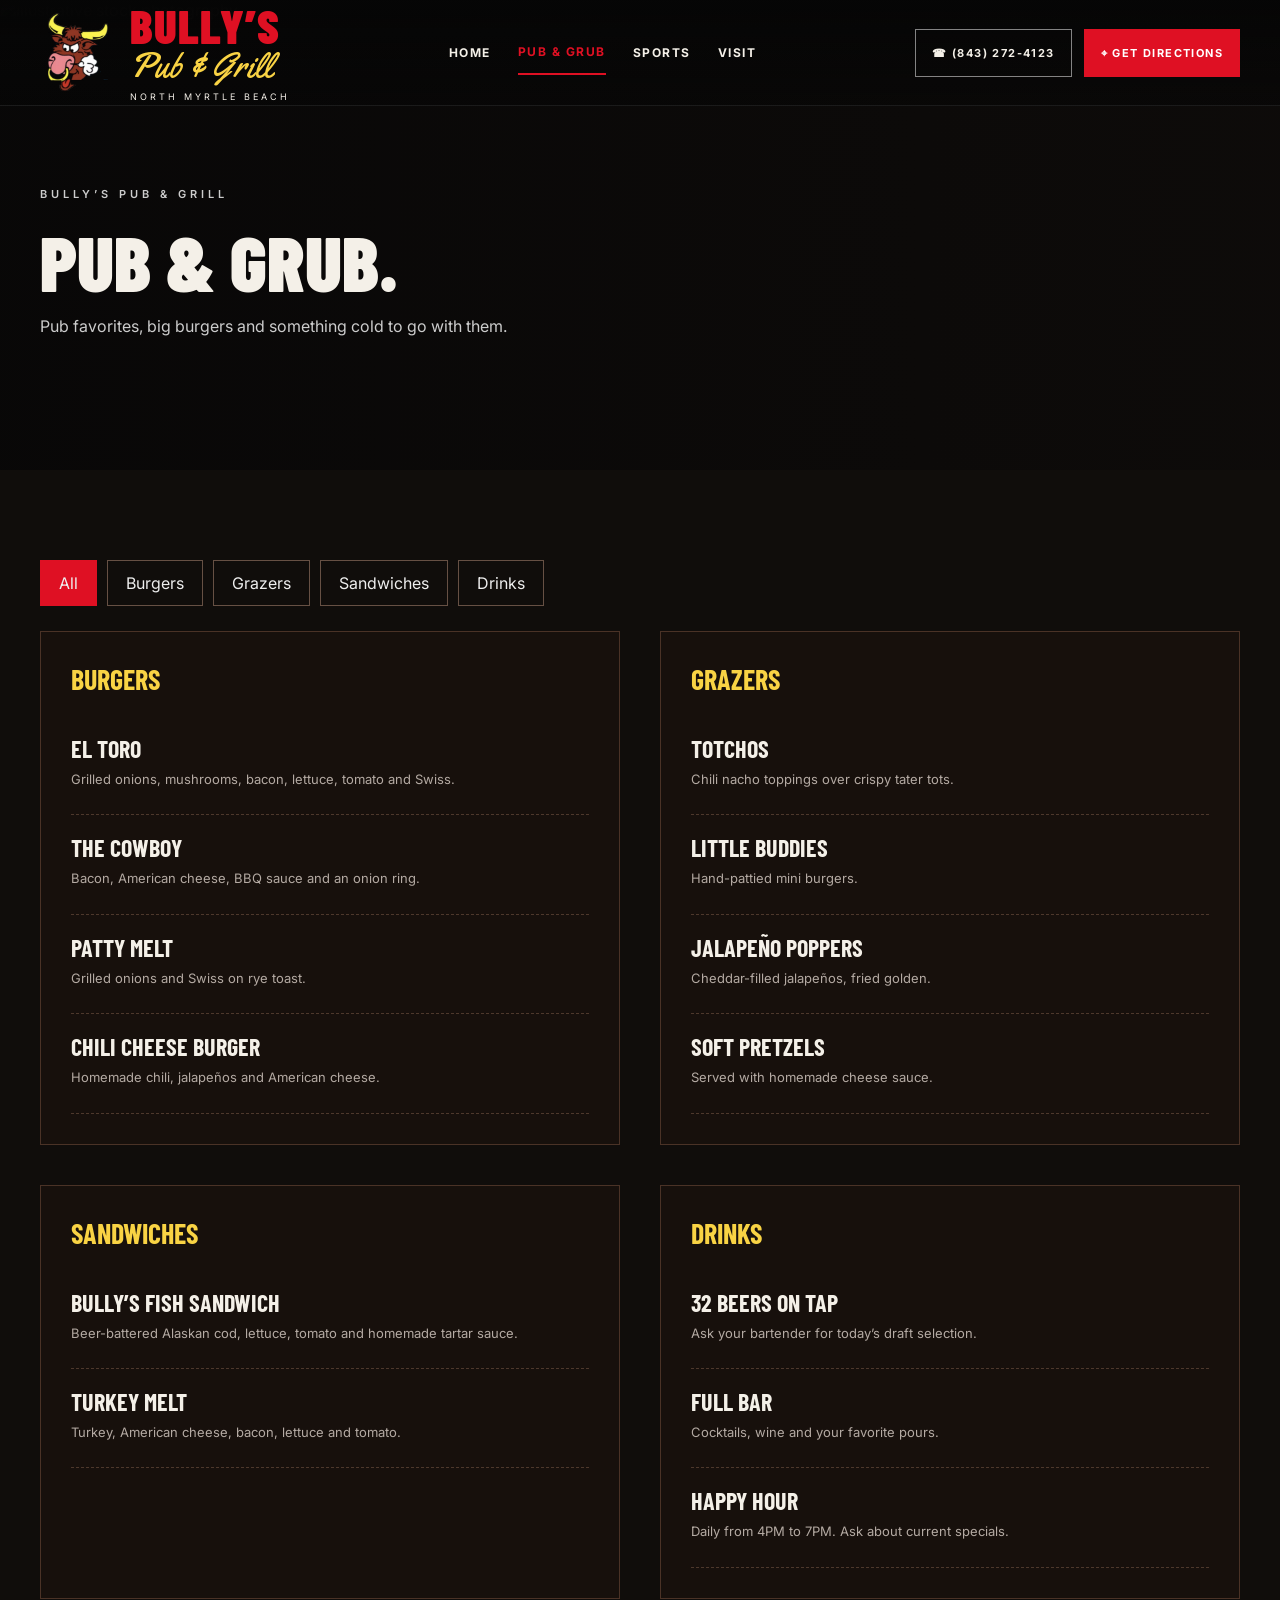
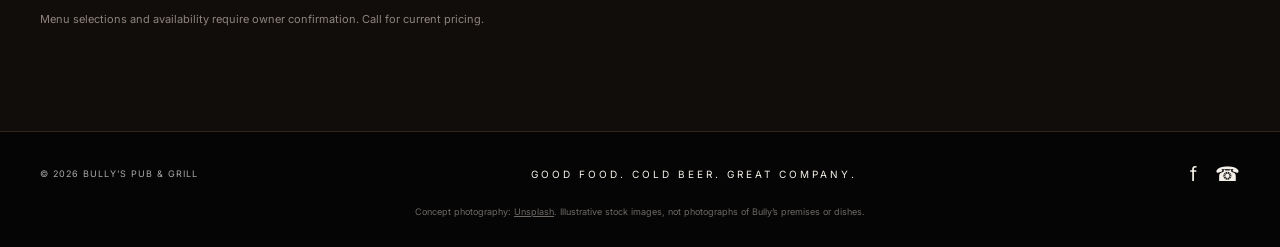
==== commit d1df5cfd: "Add files via upload" ====
--- a/menu.html
+++ b/menu.html
@@ -1 +1 @@
-<!doctype html><html lang="en"><head><meta charset="utf-8"><meta name="viewport" content="width=device-width,initial-scale=1"><title>Menu | Bully's Pub & Grill</title><link rel="icon" href="favicon.png"><link rel="stylesheet" href="styles.css"></head><body><header><div class="wrap"><a class="brand" href="index.html"><img src="bullys-bull-sm.png" alt="Bully's bull logo"><span><b>BULLY'S</b><small>Pub &amp; Grill</small></span></a><button class="toggle" aria-label="Menu">☰</button><nav class="nav"><a href="index.html">Home</a><a href="menu.html">Pub &amp; Grub</a><a href="sports.html">Sports</a><a href="visit.html">Visit</a><a class="call" href="tel:+18432724123">Call Us</a></nav></div></header><main><section class="pagehero"><img src="burger.jpg" alt="Bully's burger"><div class="wrap"><p class="eyebrow">Pub &amp; Grub</p><h1>Big Burgers.<br>Bar Food Done Right.</h1><p class="lead">Made to order and served all day.</p></div></section><section class="section"><div class="wrap grid2"><div class="panel"><h3>Grazers</h3><div class="menuitem"><b>Totchos</b><p>Nacho toppings piled over crispy tater tots.</p></div><div class="menuitem"><b>Wings</b><p>Tossed in your choice of sauce.</p></div><div class="menuitem"><b>Soft Pretzels</b><p>Served with homemade cheese sauce.</p></div></div><div class="panel"><h3>Burgers</h3><div class="menuitem"><b>El Toro</b><p>Grilled onions, bacon, mushrooms and Swiss.</p></div><div class="menuitem"><b>The Bully Burger</b><p>Hand-pattied and built your way.</p></div><div class="menuitem"><b>Chili Cheese Burger</b><p>Homemade chili, jalapeños and cheese.</p></div></div><div class="panel"><h3>Sandwiches</h3><div class="menuitem"><b>Alaskan Cod</b><p>Beer battered with homemade tartar.</p></div><div class="menuitem"><b>Philly Cheese Steak</b><p>Steak, peppers, onions and cheese.</p></div></div><div class="panel"><h3>Drinks</h3><div class="menuitem"><b>32 Taps</b><p>Domestic, craft and rotating selections.</p></div><div class="menuitem"><b>Happy Hour</b><p>Daily from 4PM to 7PM.</p></div></div></div></section></main><footer><div class="wrap"><div class="foot"><div><a class="brand" href="index.html"><img src="bullys-bull-sm.png" alt=""><span><b>BULLY'S</b><small>Pub &amp; Grill</small></span></a><p>Good food. Cold beer. Great company.</p></div><div><h3>Hours</h3><p>Daily: 12PM–2AM<br>Happy Hour: 4–7PM</p></div><div><h3>Find Us</h3><p>4868 Highway 17 S<br>North Myrtle Beach, SC<br><a href="tel:+18432724123">(843) 272-4123</a></p></div></div><div class="copyright">© <span data-year></span> Bully's Pub &amp; Grill</div></div></footer><script src="script.js"></script></body></html>+<!doctype html><html lang="en"><head><meta charset="utf-8"><meta name="viewport" content="width=device-width,initial-scale=1"><title>Pub & Grub | Bully’s Pub &amp; Grill</title><meta name="description" content="Bully’s Pub &amp; Grill website concept. Menu, sports, hours and directions."><link rel="icon" href="favicon.png"><link rel="stylesheet" href="styles.css?v=premium1"></head><body><a class="skip" href="#main">Skip to content</a><header><div class="wrap header-inner"><a class="brand" href="index.html"><img src="bullys-bull-sm.png" alt="Bully’s bull mascot"><span class="wordmark"><b>BULLY’S</b><i>Pub &amp; Grill</i><small>NORTH MYRTLE BEACH</small></span></a><button class="toggle" aria-label="Open navigation" aria-expanded="false" aria-controls="nav">☰</button><nav class="nav" id="nav"><a href="index.html">Home</a><a href="menu.html" aria-current="page">Pub &amp; Grub</a><a href="sports.html">Sports</a><a href="visit.html">Visit</a></nav><div class="header-actions"><a class="button" href="tel:+18432724123">☎ (843) 272-4123</a><a class="button red" href="visit.html">⌖ Get Directions</a></div></div></header><main id="main"><section class="pagehero"><img src="https://images.unsplash.com/photo-1568901346375-23c9450c58cd?auto=format&fit=crop&w=1800&q=90" alt="Illustrative stock photography"><div class="wrap"><p class="eyebrow">Bully’s Pub &amp; Grill</p><h1>Pub &amp; Grub.</h1><p>Pub favorites, big burgers and something cold to go with them.</p></div></section><section class="section"><div class="wrap"><div class="filters"><button class="active" data-filter="all">All</button><button data-filter="burgers">Burgers</button><button data-filter="grazers">Grazers</button><button data-filter="sandwiches">Sandwiches</button><button data-filter="drinks">Drinks</button></div><div class="grid2"><section class="panel" data-category="burgers" id="burgers"><h3>Burgers</h3><div class="item"><b>El Toro</b><p>Grilled onions, mushrooms, bacon, lettuce, tomato and Swiss.</p></div><div class="item"><b>The Cowboy</b><p>Bacon, American cheese, BBQ sauce and an onion ring.</p></div><div class="item"><b>Patty Melt</b><p>Grilled onions and Swiss on rye toast.</p></div><div class="item"><b>Chili Cheese Burger</b><p>Homemade chili, jalapeños and American cheese.</p></div></section><section class="panel" data-category="grazers" id="grazers"><h3>Grazers</h3><div class="item"><b>Totchos</b><p>Chili nacho toppings over crispy tater tots.</p></div><div class="item"><b>Little Buddies</b><p>Hand-pattied mini burgers.</p></div><div class="item"><b>Jalapeño Poppers</b><p>Cheddar-filled jalapeños, fried golden.</p></div><div class="item"><b>Soft Pretzels</b><p>Served with homemade cheese sauce.</p></div></section><section class="panel" data-category="sandwiches" id="sandwiches"><h3>Sandwiches</h3><div class="item"><b>Bully’s Fish Sandwich</b><p>Beer-battered Alaskan cod, lettuce, tomato and homemade tartar sauce.</p></div><div class="item"><b>Turkey Melt</b><p>Turkey, American cheese, bacon, lettuce and tomato.</p></div></section><section class="panel" data-category="drinks" id="drinks"><h3>Drinks</h3><div class="item"><b>32 Beers On Tap</b><p>Ask your bartender for today’s draft selection.</p></div><div class="item"><b>Full Bar</b><p>Cocktails, wine and your favorite pours.</p></div><div class="item"><b>Happy Hour</b><p>Daily from 4PM to 7PM. Ask about current specials.</p></div></section></div><p class="notice">Menu selections and availability require owner confirmation. Call for current pricing.</p></div></section></main><footer><div class="wrap"><div class="footer-inner"><small>© <span data-year></span> BULLY’S PUB &amp; GRILL</small><span class="footer-tag">Good Food. Cold Beer. Great Company.</span><div class="social"><a href="https://www.facebook.com/bullys.pub" aria-label="Facebook">f</a><a href="tel:+18432724123" aria-label="Call the pub">☎</a></div></div><div class="credit">Concept photography: <a href="https://unsplash.com">Unsplash</a>. Illustrative stock images, not photographs of Bully’s premises or dishes.</div></div></footer><script src="script.js"></script></body></html>
--- a/styles.css
+++ b/styles.css
@@ -1,2 +1,2 @@
-
-:root{--r:#e52522;--y:#ffd33d;--bg:#0b0908;--p:#171311;--c:#f5eee5;--m:#bdb2aa}*{box-sizing:border-box}html{scroll-behavior:smooth}body{margin:0;background:var(--bg);color:var(--c);font-family:Arial,sans-serif}img{display:block;max-width:100%;height:auto}a{color:inherit}.wrap{width:min(1180px,calc(100% - 40px));margin:auto}header{height:86px;position:fixed;inset:0 0 auto;z-index:20;background:#080706ed;border-bottom:1px solid #ffffff1f}header .wrap{height:100%;display:flex;align-items:center;justify-content:space-between}.brand{display:flex;align-items:center;text-decoration:none;gap:12px}.brand img{width:62px;height:62px;object-fit:cover;border-radius:50%}.brand b{font:36px Impact;color:var(--r);text-shadow:2px 2px #fff}.brand small{display:block;color:var(--y);font-style:italic}.nav{display:flex;gap:26px;align-items:center}.nav a{text-decoration:none;font-weight:bold;text-transform:uppercase}.nav a:hover{color:var(--y)}.call{border:2px solid var(--r);padding:10px 14px}.toggle{display:none;background:none;border:0;color:#fff;font-size:30px}.hero{min-height:100vh;display:flex;align-items:center;position:relative;overflow:hidden;padding:130px 0 80px}.hero video,.pagehero>img{position:absolute;inset:0;width:100%;height:100%;object-fit:cover;z-index:-2}.hero:after,.pagehero:after{content:'';position:absolute;inset:0;background:linear-gradient(90deg,#080605f2 5%,#080605b0 60%,#08060588);z-index:-1}.hero h1,.pagehero h1,.section h2{font-family:Impact;font-weight:400;line-height:.92;text-transform:uppercase;margin:0;font-size:clamp(54px,8vw,110px)}.red{color:var(--r)}.eyebrow{color:var(--y);font-weight:bold;letter-spacing:4px;text-transform:uppercase}.lead{font-size:19px;line-height:1.65;color:#ddd;max-width:600px}.buttons{display:flex;gap:12px;flex-wrap:wrap;margin-top:25px}.btn{display:inline-block;padding:15px 24px;text-decoration:none;text-transform:uppercase;font-weight:bold;letter-spacing:1px;border:2px solid #fff}.btn.red{background:var(--r);border-color:var(--r);color:#fff}.strip{background:var(--r)}.strip .wrap{display:grid;grid-template-columns:repeat(3,1fr)}.strip div{padding:22px;text-align:center;border-right:1px solid #0003}.strip span{display:block;color:#420806;text-transform:uppercase;font-weight:bold;font-size:12px;letter-spacing:2px}.strip strong{font-size:22px}.section{padding:90px 0}.section h2{font-size:clamp(48px,6vw,80px)}.cards{display:grid;grid-template-columns:repeat(3,1fr);gap:20px;margin-top:35px}.card{background:var(--p);border:1px solid #3a2f2a;overflow:hidden}.card img{width:100%;height:260px;object-fit:cover}.card div{padding:24px}.card h3{font-size:26px;text-transform:uppercase;margin:0 0 10px}.card p{color:var(--m);line-height:1.6}.sports{background:#15100e}.packs{display:grid;grid-template-columns:repeat(4,1fr);gap:15px;margin-top:35px}.pack{padding:25px;background:#201816;border-top:4px solid var(--r)}.pack b{font-size:26px;display:block}.pack span{color:var(--y);text-transform:uppercase;font-weight:bold}.pagehero{height:520px;padding-top:180px;position:relative;overflow:hidden}.pagehero h1{font-size:clamp(48px,7vw,90px)}.grid2{display:grid;grid-template-columns:1fr 1fr;gap:30px}.panel{background:var(--p);padding:30px;border:1px solid #3a2f2a}.panel h3{font-size:28px;color:var(--y);text-transform:uppercase}.menuitem{padding:15px 0;border-bottom:1px dashed #5b4d46}.menuitem b{font-size:21px;text-transform:uppercase}.menuitem p{color:var(--m);margin:5px 0}.hours{width:100%}.hours td{padding:10px;border-bottom:1px solid #3a302c}.hours td:last-child{text-align:right}.map{width:100%;min-height:500px;border:0}footer{padding:55px 0;background:#070605;border-top:1px solid #2b2420}.foot{display:grid;grid-template-columns:2fr 1fr 1fr;gap:30px}.foot a{text-decoration:none;color:#ccc}.foot p{color:#999}.copyright{margin-top:35px;color:#777;font-size:13px}@media(max-width:800px){header{height:78px}.brand b{font-size:29px}.brand img{width:54px;height:54px}.toggle{display:block}.nav{display:none;position:absolute;top:78px;left:0;right:0;background:#080706;flex-direction:column;padding:25px}.nav.open{display:flex}.hero{min-height:760px}.cards,.packs,.grid2,.foot{grid-template-columns:1fr}.strip .wrap{grid-template-columns:1fr}.strip div{border-bottom:1px solid #0003}.pagehero{height:620px;padding-top:190px}.section{padding:65px 0}}
+@import url('https://fonts.googleapis.com/css2?family=Barlow+Condensed:wght@500;600;700;800;900&family=Inter:wght@400;500;600;700&family=Yellowtail&display=swap');
+:root{--red:#df1023;--gold:#f9d344;--cream:#f4f0e8;--muted:#b4aaa3;--bg:#090909}*{box-sizing:border-box}html{scroll-behavior:smooth}body{margin:0;background:var(--bg);color:var(--cream);font-family:Inter,Arial,sans-serif}a{color:inherit;text-decoration:none}button{font:inherit}img{display:block;max-width:100%;height:auto}.wrap{width:min(1380px,calc(100% - 80px));margin:auto}.skip{position:absolute;top:-80px}.skip:focus{top:10px;z-index:100;background:#fff;color:#000;padding:15px}header{height:106px;position:absolute;top:0;left:0;right:0;z-index:10;background:linear-gradient(#050505ec,#05050580);border-bottom:1px solid #ffffff15}.header-inner{display:flex;justify-content:space-between;align-items:center;height:100%;gap:25px}.brand{display:flex;align-items:center;gap:14px}.brand img{width:76px;height:78px;object-fit:contain}.wordmark{display:flex;flex-direction:column;line-height:.9}.wordmark b{font:900 47px/.9 'Barlow Condensed',Impact,sans-serif;color:var(--red);letter-spacing:1px}.wordmark i{font:34px/.9 Yellowtail,cursive;color:var(--gold);margin-top:5px}.wordmark small{font-size:9px;letter-spacing:3px;margin-top:12px}.nav{display:flex;align-items:center;gap:27px}.nav a{font-size:12px;letter-spacing:1.5px;font-weight:700;text-transform:uppercase;padding:14px 0}.nav a[aria-current]{color:var(--red);border-bottom:2px solid var(--red)}.header-actions{display:flex;gap:12px}.button{display:inline-flex;align-items:center;justify-content:center;gap:10px;min-height:48px;padding:14px 23px;border:1px solid #ffffff80;font-size:12px;letter-spacing:1.4px;font-weight:700;text-transform:uppercase;transition:background .2s,transform .2s}.button:hover{background:#ffffff18;transform:translateY(-2px)}.button.red{background:var(--red);border-color:var(--red);color:#fff}.button.red:hover{background:#f02c39}.header-actions .button{padding:12px 16px;font-size:11px}.toggle{display:none;background:none;color:#fff;border:0;font-size:28px}.hero{min-height:780px;height:min(900px,100svh);position:relative;isolation:isolate;display:flex;align-items:center;padding:150px 0 75px;overflow:hidden}.hero-photo{position:absolute;inset:0;width:100%;height:100%;object-fit:cover;z-index:-3;filter:brightness(.72)}.hero:after{content:'';position:absolute;inset:0;background:linear-gradient(90deg,#080707ed 0%,#080707b0 48%,#08070720 78%),linear-gradient(0deg,#070605b0,transparent 50%);z-index:-1}.hero-layout{display:grid;grid-template-columns:1fr 270px;gap:70px;align-items:center}.eyebrow{font-size:11px;letter-spacing:4px;text-transform:uppercase;font-weight:600;color:#eee;margin:0 0 22px}.hero h1{font:900 clamp(64px,6.9vw,112px)/.86 'Barlow Condensed',Impact,sans-serif;text-transform:uppercase;letter-spacing:-1px;margin:0}.hero h1 .red{color:var(--red)}.script{font:clamp(35px,3.8vw,56px)/1.1 Yellowtail,cursive;color:var(--gold);margin:17px 0 20px}.intro{font-size:14px;line-height:1.8;color:#d7d2cc;max-width:580px;margin:0 0 24px}.actions{display:flex;gap:14px;flex-wrap:wrap}.hours{background:#080808e8;border:1px solid #a71921;box-shadow:0 25px 70px #0009;padding:28px 24px}.hours-title{display:flex;align-items:center;gap:12px}.hours-title img{width:46px;height:55px;object-fit:contain}.hours-title h2{font:38px Yellowtail,cursive;color:var(--gold);margin:0}.hours dl{margin:20px 0}.hours dt{font-size:10px;letter-spacing:2px;text-transform:uppercase;margin:0 0 8px}.hours dd{margin:0 0 22px;font-size:15px;font-weight:700}.hours dd:first-of-type{border-bottom:1px solid #ffffff30;padding-bottom:22px}.hours .button{width:100%;padding:14px 8px;font-size:10px}.scroll{position:absolute;bottom:24px;left:50%;font-size:9px;letter-spacing:3px;text-transform:uppercase}.facts{background:#080808;border-top:1px solid #6b482a;border-bottom:1px solid #31241b}.facts-inner{display:grid;grid-template-columns:repeat(4,1fr)}.fact{display:flex;align-items:center;gap:17px;padding:24px 20px;border-right:1px solid #ffffff12}.fact:last-child{border:0}.fact svg{width:36px;height:36px;stroke:#ddd;fill:none;stroke-width:1.5;flex-shrink:0}.fact b{display:block;font:700 18px 'Barlow Condensed';letter-spacing:1px;text-transform:uppercase}.fact small{font-size:9px;letter-spacing:1.8px;text-transform:uppercase;color:#aaa;display:block;margin-top:6px}.tiles{display:grid;grid-template-columns:repeat(4,1fr);gap:3px}.tile{position:relative;height:310px;overflow:hidden;display:flex;align-items:flex-end;justify-content:center;text-align:center;isolation:isolate;padding:25px 18px}.tile img{position:absolute;inset:0;width:100%;height:100%;object-fit:cover;z-index:-2;transition:transform .5s}.tile:hover img{transform:scale(1.06)}.tile:after{content:'';position:absolute;inset:0;background:linear-gradient(transparent 20%,#000b 75%,#000e);z-index:-1}.tile h2{font:900 35px/.95 'Barlow Condensed';text-transform:uppercase;margin:0 0 9px}.tile p{font-size:9px;letter-spacing:1px;text-transform:uppercase;margin:0 0 15px}.tile .button{min-height:36px;padding:10px 15px;font-size:9px}.section{padding:90px 0;background:#100d0b}.section h2{font:800 clamp(42px,5vw,70px)/.95 'Barlow Condensed';text-transform:uppercase;margin:0 0 20px}.section p{color:var(--muted);line-height:1.8}.section .eyebrow{color:var(--gold)}.grid2{display:grid;grid-template-columns:1fr 1fr;gap:40px}.panel{padding:30px;border:1px solid #4a3226;background:#17100c}.panel h3{font:700 28px 'Barlow Condensed';text-transform:uppercase;color:var(--gold);margin:0 0 20px}.item{padding:18px 0;border-bottom:1px dashed #4d382c}.item b{font:700 24px 'Barlow Condensed';text-transform:uppercase}.item p{margin:5px 0;font-size:13px}.pagehero{padding:185px 0 75px;position:relative;isolation:isolate;background:#100d0b;min-height:470px}.pagehero img{position:absolute;inset:0;width:100%;height:100%;object-fit:cover;z-index:-2;filter:brightness(.45)}.pagehero:after{content:'';position:absolute;inset:0;background:linear-gradient(90deg,#080707ed,#08070755);z-index:-1}.pagehero h1{font:900 clamp(52px,6vw,88px)/.9 'Barlow Condensed';text-transform:uppercase;margin:0}.pagehero p{max-width:650px;line-height:1.8;color:#ccc}.packages{display:grid;grid-template-columns:repeat(4,1fr);gap:15px}.package{border-top:3px solid var(--red);padding:25px;background:#1b1410}.package b{font:800 35px 'Barlow Condensed';display:block}.package span{color:var(--gold);font-size:12px;text-transform:uppercase}.map{width:100%;height:470px;border:0}.notice{font-size:11px;color:#8f847d!important}.filters{display:flex;gap:10px;margin-bottom:25px;flex-wrap:wrap}.filters button{background:none;border:1px solid #665044;color:#eee;padding:12px 18px;cursor:pointer}.filters button.active{background:var(--red);border-color:var(--red)}[hidden]{display:none!important}footer{padding:30px 0;background:#050505;border-top:1px solid #35261d}.footer-inner{display:flex;justify-content:space-between;align-items:center;gap:25px}.footer-inner small{font-size:9px;color:#aaa;letter-spacing:1px}.footer-tag{font-size:10px;letter-spacing:3px;text-transform:uppercase}.social{display:flex;gap:18px;font-size:20px}.credit{font-size:9px;color:#6f6965;text-align:center;margin-top:20px}.credit a{text-decoration:underline}@media(max-width:1150px){.header-actions{display:none}.hero-layout{gap:30px}.hero h1{font-size:85px}.wrap{width:calc(100% - 48px)}.fact{padding:20px 12px;gap:10px}.fact b{font-size:16px}}@media(max-width:800px){header{height:94px}.brand img{width:56px;height:62px}.wordmark b{font-size:37px}.wordmark i{font-size:27px}.wordmark small{font-size:7px}.toggle{display:block}.nav{display:none;position:absolute;top:94px;left:0;right:0;background:#080808;padding:25px;flex-direction:column;gap:10px}.nav.open{display:flex}.hero{height:auto;min-height:0;padding:145px 0 45px}.hero-layout{grid-template-columns:1fr;gap:35px}.hero h1{font-size:clamp(57px,11.5vw,86px);letter-spacing:-.5px}.hero-photo{object-position:65% center}.hero:after{background:linear-gradient(90deg,#080707dc,#08070785)}.hours{width:100%;padding:22px}.hours dl{display:grid;grid-template-columns:1fr 1fr;gap:10px 20px}.hours dt{grid-row:1}.hours dd{grid-row:2;margin:0;padding:0!important;border:0!important}.hours .button{margin-top:10px}.scroll{display:none}.facts-inner{grid-template-columns:1fr 1fr}.fact{border-bottom:1px solid #ffffff12}.fact svg{width:28px}.tiles{grid-template-columns:1fr 1fr}.tile{height:290px}.grid2,.packages{grid-template-columns:1fr}.footer-inner{flex-direction:column;text-align:center;gap:15px}.section{padding:55px 0}.pagehero{padding:150px 0 55px;min-height:390px}.wrap{width:calc(100% - 36px)}}@media(max-width:420px){.tiles{grid-template-columns:1fr}.tile{height:330px}.fact b{font-size:14px}.fact small{font-size:8px;letter-spacing:.7px}.hero h1{font-size:60px}.hours dd{font-size:12px}}@media(prefers-reduced-motion:reduce){html{scroll-behavior:auto}*{transition:none!important}}
